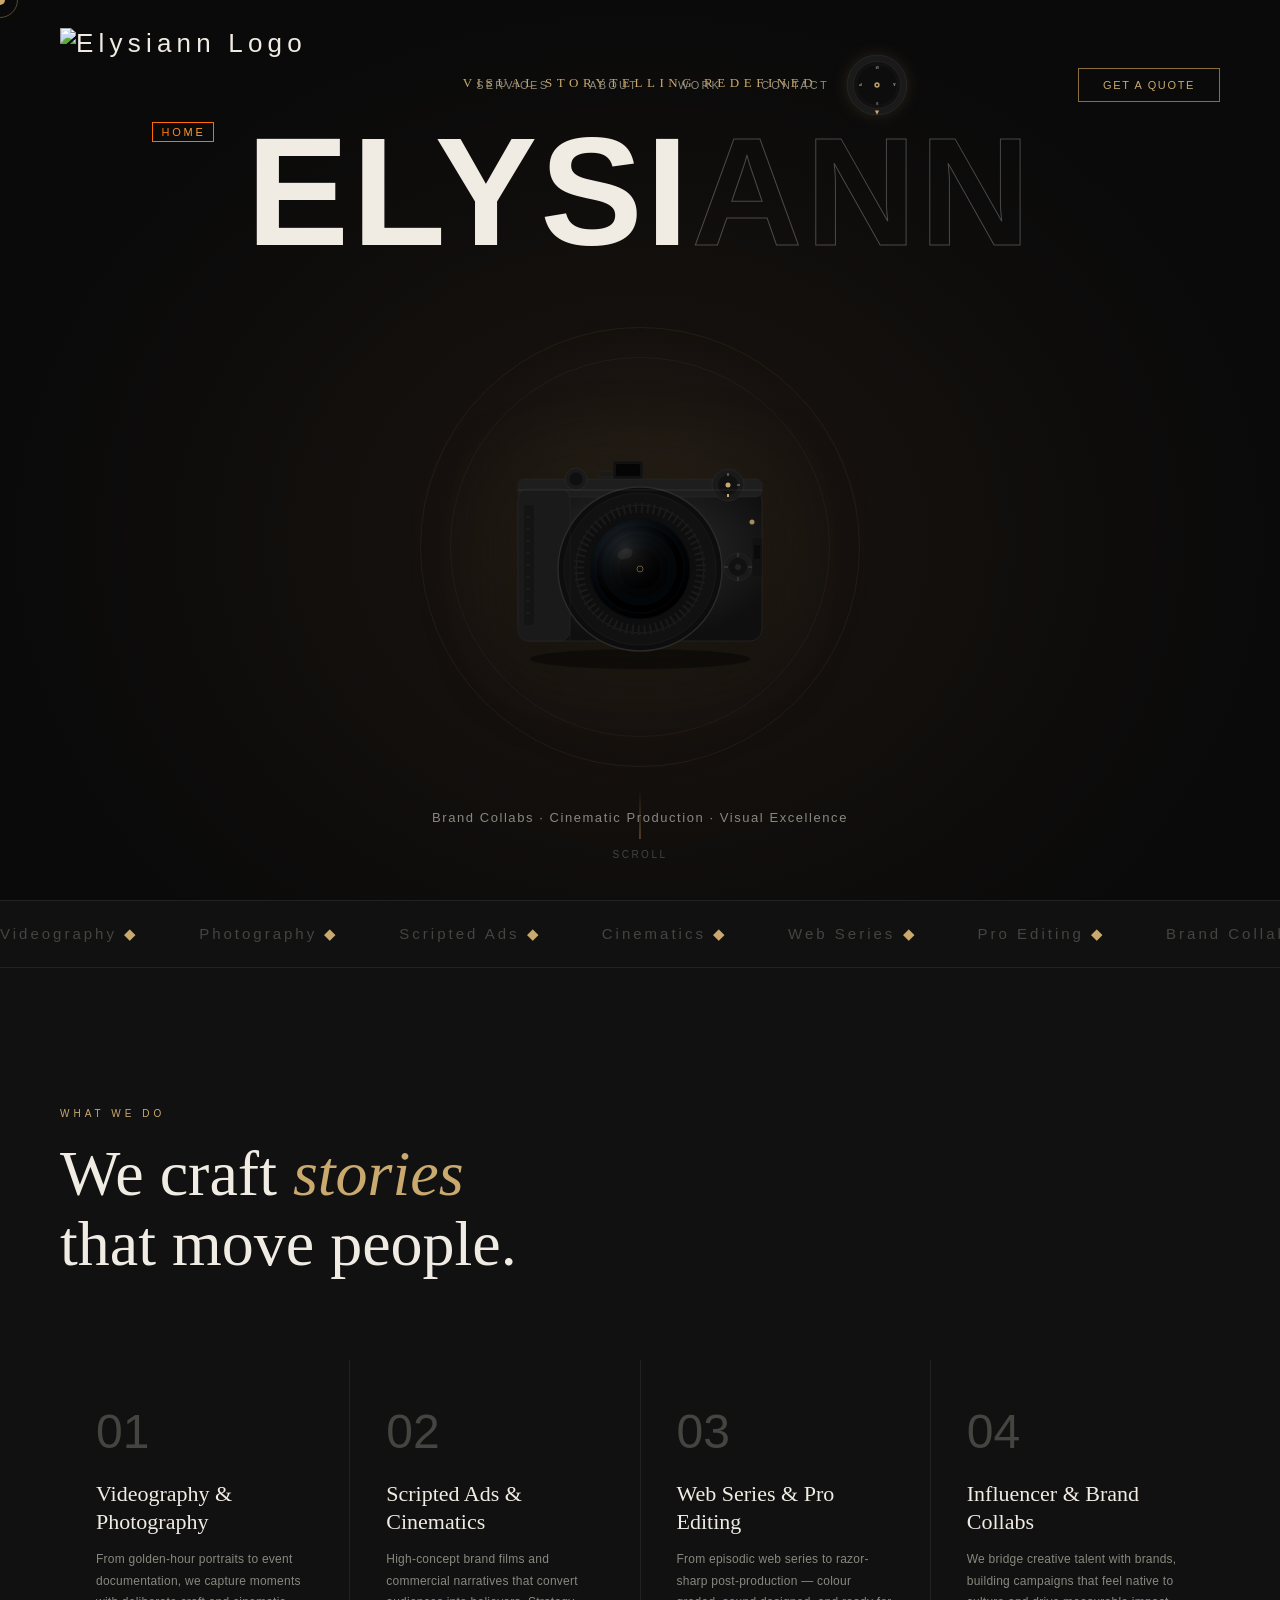
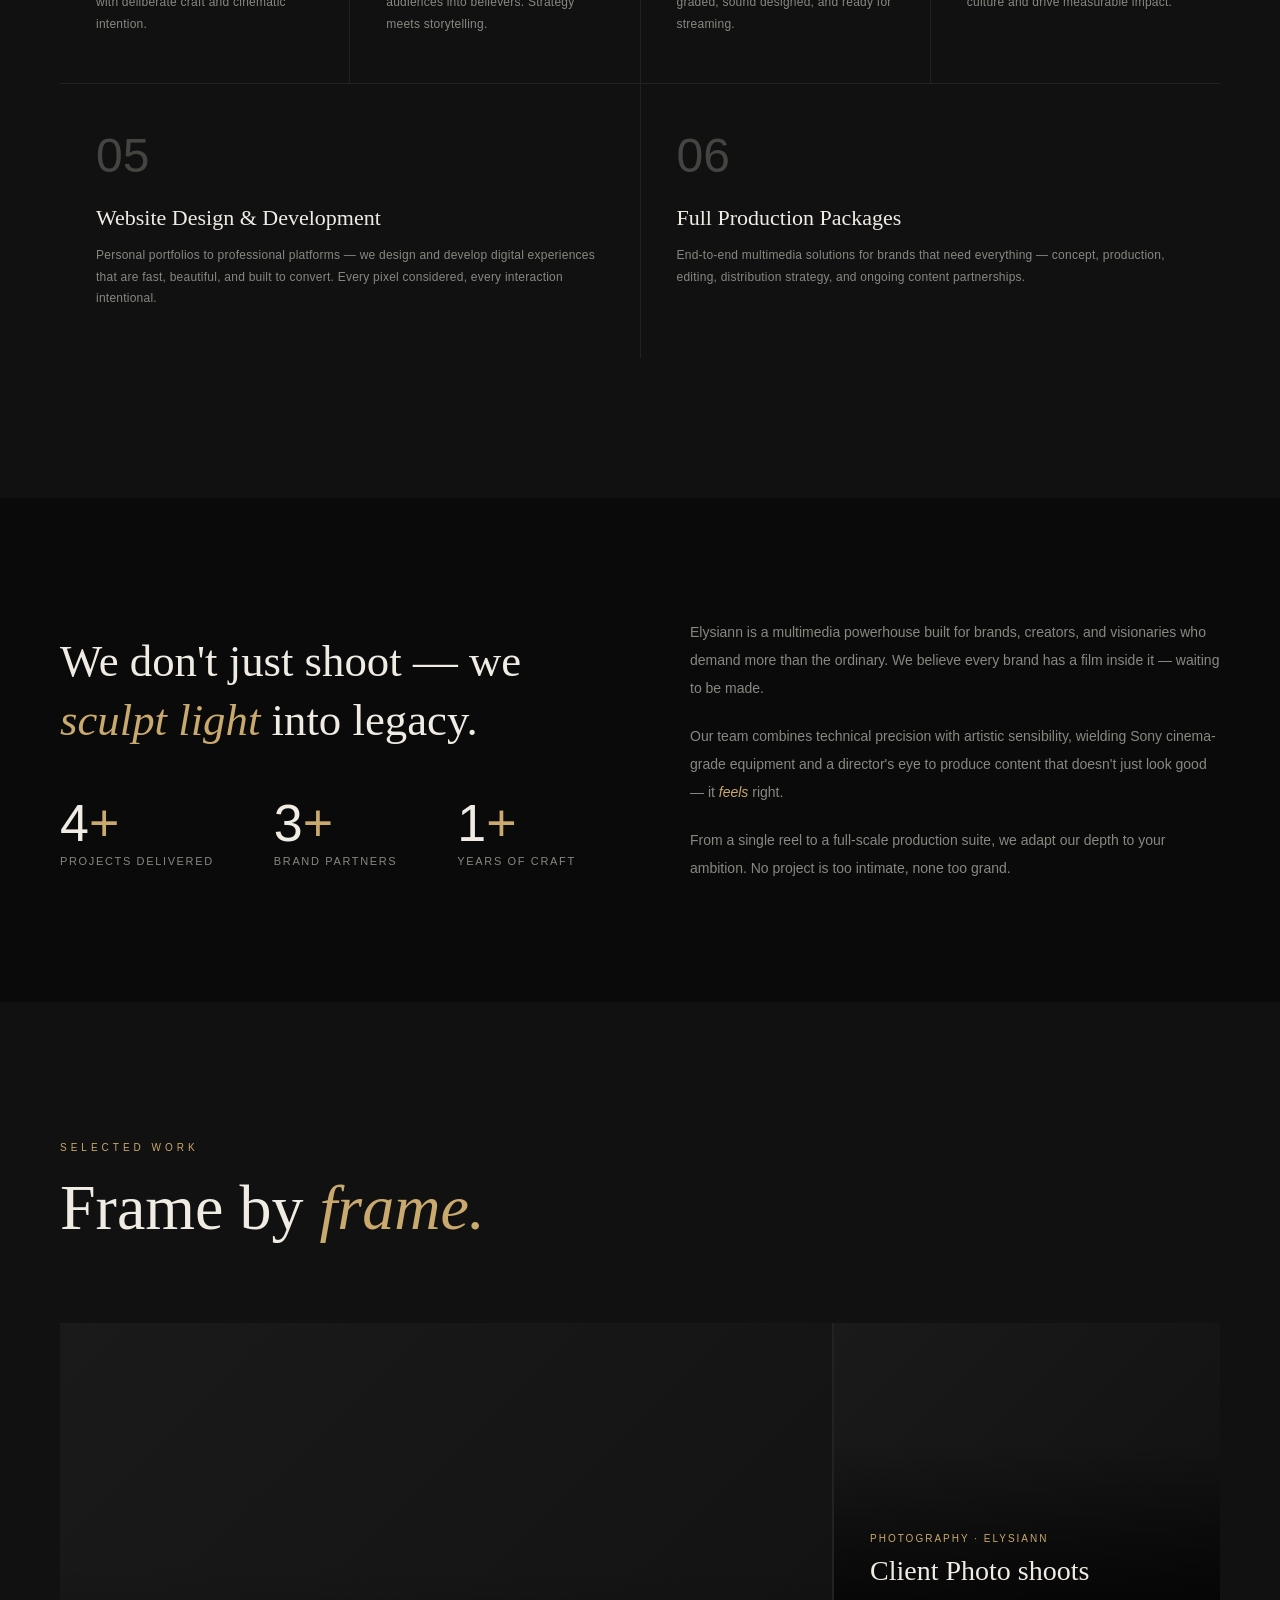
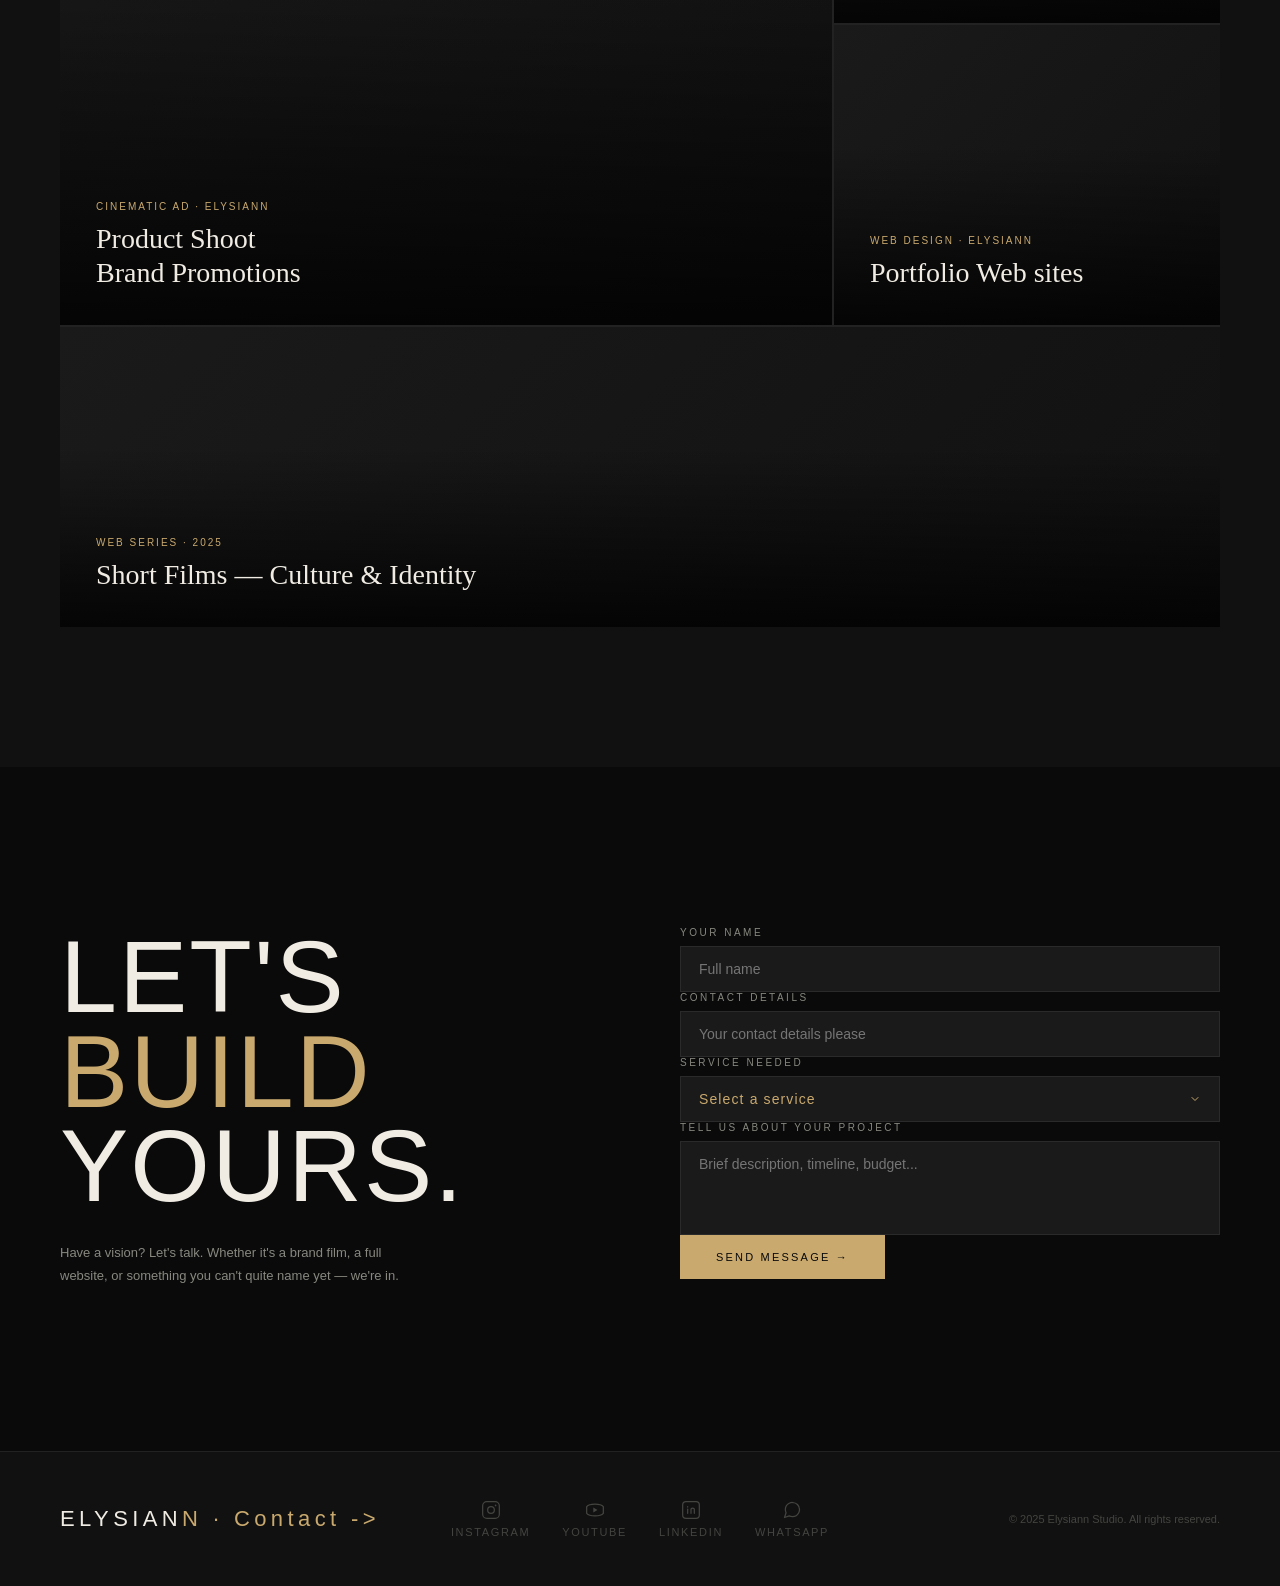
==== index.html.html @ d5b1c190 "First upload" ====
<!DOCTYPE html>
<html lang="en">
<head>
  <meta charset="UTF-8">
  <meta name="viewport" content="width=device-width, initial-scale=1.0">

  <title>Elysiann — Multimedia Studio</title>

  <!-- SEO -->
  <meta name="description" content="Elysiann — Multimedia studio specializing in brand films, photography, web series and website design.">
  <meta name="keywords" content="multimedia studio, brand film, videography, photography, web design">

  <!-- Social -->
  <meta property="og:title" content="Elysiann — Multimedia Studio">
  <meta property="og:description" content="We craft cinematic brand films, editorial photography & digital experiences.">
  <meta property="og:image" content="assets/images/og-cover.jpg">
  <meta property="og:type" content="website">

  <!-- Favicon -->
  <link rel="icon" type="image/png" href="assets/images/favicon.png">

  <!-- Fonts + CSS -->
  <link href="https://fonts.googleapis.com/css2?family=..." rel="stylesheet">
  <link rel="stylesheet" href="css/style.css">
</head>
<body>

<div class="cursor" id="cursor"></div>
<div class="cursor-ring" id="cursor-ring"></div>

<nav id="nav">
  <a href="#hero" class="nav-logo">
  <img src="assets/images/Logo.png" alt="Elysiann Logo">
  <span class="nav-home-box">HOME</span>
</a>
  <div class="nav-center">
    <ul class="nav-links">
      <li><a href="#services" class="dial-link" data-index="0">Services</a></li>
      <li><a href="#about" class="dial-link" data-index="1">About</a></li>
      <li><a href="#work" class="dial-link" data-index="2">Work</a></li>
      <li><a href="#connect" class="dial-link" data-index="3">Contact</a></li>
    </ul>

    <div class="dial-wrap">
      <svg id="dial-svg" viewBox="0 0 120 120" xmlns="http://www.w3.org/2000/svg">
        <!-- Outer gear ring -->
        <circle cx="60" cy="60" r="56" fill="#1a1a1a" stroke="#333" stroke-width="1"/>
        <!-- Gear teeth -->
        <g id="teeth"></g>
        <!-- Inner dial -->
        <circle cx="60" cy="60" r="44" fill="#111" stroke="#2a2a2a" stroke-width="1"/>
        <circle cx="60" cy="60" r="38" fill="#0d0d0d" stroke="#222" stroke-width="0.5"/>
        <!-- Labels on dial -->
        <text x="60" y="28" text-anchor="middle" fill="#888" font-size="7" font-family="Arial" font-weight="700" letter-spacing="1">S</text>
        <text x="60" y="96" text-anchor="middle" fill="#888" font-size="7" font-family="Arial" font-weight="700" letter-spacing="1">M</text>
        <text x="28" y="64" text-anchor="middle" fill="#888" font-size="7" font-family="Arial" font-weight="700" letter-spacing="1">A</text>
        <text x="92" y="64" text-anchor="middle" fill="#c9a96e" font-size="8" font-family="Arial" font-weight="700" letter-spacing="1">P</text>
        <!-- Center dot -->
        <circle cx="60" cy="60" r="5" fill="#c9a96e" opacity="0.9"/>
        <circle cx="60" cy="60" r="2" fill="#0a0a0a"/>
        <!-- Indicator notch at top -->
        <polygon points="60,4 56,12 64,12" fill="#c9a96e"/>
      </svg>
    </div>
  </div>

  <a href="#contact" class="nav-cta">Get a Quote</a>
</nav>

<section id="hero">
  <p class="hero-tagline">Visual Storytelling Redefined</p>
  <h1 class="hero-title">ELYSI<span>ANN</span></h1>

  <div class="camera-wrap" id="camera-wrap">
    <div class="camera-orbit"></div>
    <div class="camera-orbit-2"></div>
    <div class="camera-glow"></div>

    <svg id="camera-svg" viewBox="0 0 320 260" fill="none" xmlns="http://www.w3.org/2000/svg">
      <defs>
        <radialGradient id="bodyGrad" cx="50%" cy="40%" r="60%">
          <stop offset="0%" stop-color="#2e2e2e"/>
          <stop offset="100%" stop-color="#0f0f0f"/>
        </radialGradient>
        <radialGradient id="lensGrad" cx="40%" cy="35%" r="65%">
          <stop offset="0%" stop-color="#1a2a3a"/>
          <stop offset="40%" stop-color="#050d14"/>
          <stop offset="100%" stop-color="#000"/>
        </radialGradient>
        <radialGradient id="lensShine" cx="35%" cy="30%" r="55%">
          <stop offset="0%" stop-color="rgba(255,255,255,0.18)"/>
          <stop offset="100%" stop-color="transparent"/>
        </radialGradient>
        <radialGradient id="lensInner" cx="40%" cy="35%" r="50%">
          <stop offset="0%" stop-color="#0a1520"/>
          <stop offset="70%" stop-color="#020508"/>
          <stop offset="100%" stop-color="#000"/>
        </radialGradient>
      </defs>

      <!-- Shadow -->
      <ellipse cx="160" cy="242" rx="110" ry="10" fill="rgba(0,0,0,0.4)"/>

      <!-- Main body -->
      <rect x="38" y="72" width="244" height="152" rx="12" fill="url(#bodyGrad)" stroke="#333" stroke-width="0.5"/>
      <!-- Top plate -->
      <rect x="38" y="62" width="244" height="18" rx="6" fill="#1e1e1e" stroke="#2a2a2a" stroke-width="0.5"/>
      <!-- Grip -->
      <rect x="38" y="72" width="52" height="152" rx="10" fill="#1a1a1a" stroke="#2a2a2a" stroke-width="0.5"/>
      <!-- Grip texture -->
      <rect x="44" y="88" width="10" height="120" rx="3" fill="#141414"/>
      <line x1="46" y1="100" x2="50" y2="100" stroke="#222" stroke-width="1"/>
      <line x1="46" y1="112" x2="50" y2="112" stroke="#222" stroke-width="1"/>
      <line x1="46" y1="124" x2="50" y2="124" stroke="#222" stroke-width="1"/>
      <line x1="46" y1="136" x2="50" y2="136" stroke="#222" stroke-width="1"/>
      <line x1="46" y1="148" x2="50" y2="148" stroke="#222" stroke-width="1"/>
      <line x1="46" y1="160" x2="50" y2="160" stroke="#222" stroke-width="1"/>
      <line x1="46" y1="172" x2="50" y2="172" stroke="#222" stroke-width="1"/>
      <line x1="46" y1="184" x2="50" y2="184" stroke="#222" stroke-width="1"/>
      <line x1="46" y1="196" x2="50" y2="196" stroke="#222" stroke-width="1"/>

      <!-- Mode dial -->
      <circle cx="248" cy="68" r="16" fill="#1a1a1a" stroke="#333" stroke-width="0.5"/>
      <circle cx="248" cy="68" r="10" fill="#111"/>
      <line x1="248" y1="56" x2="248" y2="59" stroke="#666" stroke-width="1.5"/>
      <line x1="260" y1="68" x2="257" y2="68" stroke="#666" stroke-width="1.5"/>
      <line x1="248" y1="80" x2="248" y2="77" stroke="#c9a96e" stroke-width="2"/>
      <circle cx="248" cy="68" r="2.5" fill="#c9a96e"/>

      <!-- Shutter button -->
      <circle cx="96" cy="62" r="11" fill="#1a1a1a" stroke="#333" stroke-width="0.5"/>
      <circle cx="96" cy="62" r="7" fill="#0f0f0f" stroke="#222" stroke-width="0.5"/>

      <!-- SONY text -->
      <text x="175" y="85" fill="#999" font-size="9" font-family="Arial" font-weight="700" letter-spacing="3" text-anchor="middle">SONY</text>
      <!-- Model -->
      <text x="175" y="216" fill="#555" font-size="7" font-family="Arial" letter-spacing="2" text-anchor="middle">α6700</text>

      <!-- Lens mount -->
      <circle cx="160" cy="152" r="82" fill="#0d0d0d" stroke="#2a2a2a" stroke-width="1.5"/>
      <circle cx="160" cy="152" r="76" fill="#111" stroke="#222" stroke-width="0.5"/>
      <circle cx="160" cy="152" r="64" fill="#0e0e0e" stroke="#1e1e1e" stroke-width="1"/>
      <circle cx="160" cy="152" r="61" fill="none" stroke="#1a1a1a" stroke-width="10" stroke-dasharray="2 4"/>

      <!-- Lens glass -->
      <circle cx="160" cy="152" r="50" fill="url(#lensGrad)" stroke="#0a0a0a" stroke-width="1"/>
      <circle cx="160" cy="152" r="44" fill="url(#lensInner)" stroke="#080f18" stroke-width="0.5"/>
      <circle cx="160" cy="152" r="36" fill="#020608" stroke="#081016" stroke-width="0.5"/>
      <circle cx="160" cy="152" r="28" fill="#010304"/>
      <circle cx="160" cy="152" r="20" fill="#000"/>
      <circle cx="160" cy="152" r="50" fill="url(#lensShine)" opacity="0.7"/>

      <!-- Lens highlights -->
      <ellipse cx="145" cy="137" rx="8" ry="5" fill="rgba(255,255,255,0.06)" transform="rotate(-20,145,137)"/>
      <circle cx="160" cy="152" r="3" fill="none" stroke="rgba(201,169,110,0.6)" stroke-width="0.8"/>

      <!-- Hot shoe -->
      <rect x="118" y="54" width="40" height="6" rx="1" fill="#1a1a1a" stroke="#2a2a2a" stroke-width="0.5"/>

      <!-- Viewfinder -->
      <rect x="133" y="44" width="30" height="18" rx="3" fill="#111" stroke="#222" stroke-width="0.5"/>
      <rect x="136" y="47" width="24" height="12" rx="2" fill="#050505"/>

      <!-- Body seam -->
      <line x1="90" y1="72" x2="90" y2="224" stroke="#222" stroke-width="0.5"/>

      <!-- Ports -->
      <rect x="272" y="120" width="10" height="40" rx="2" fill="#111" stroke="#1e1e1e" stroke-width="0.5"/>
      <rect x="274" y="128" width="6" height="14" rx="1" fill="#0a0a0a"/>

      <!-- LED -->
      <circle cx="272" cy="105" r="2.5" fill="#c9a96e" opacity="0.8"/>

      <!-- Control wheel -->
      <circle cx="258" cy="150" r="14" fill="#1a1a1a" stroke="#2a2a2a" stroke-width="0.5"/>
      <circle cx="258" cy="150" r="9" fill="#111"/>
      <circle cx="258" cy="150" r="3" fill="#222"/>
      <line x1="258" y1="136" x2="258" y2="140" stroke="#444" stroke-width="1"/>
      <line x1="272" y1="150" x2="268" y2="150" stroke="#444" stroke-width="1"/>
      <line x1="258" y1="164" x2="258" y2="160" stroke="#444" stroke-width="1"/>
      <line x1="244" y1="150" x2="248" y2="150" stroke="#444" stroke-width="1"/>

      <!-- Body highlight -->
      <rect x="38" y="72" width="244" height="2" fill="rgba(255,255,255,0.04)"/>
    </svg>
  </div>

  <p class="hero-sub">Brand Collabs · Cinematic Production · Visual Excellence</p>

  <div class="scroll-hint">
    <div class="line"></div>
    <span>Scroll</span>
  </div>
</section>

<div class="marquee-section">
  <div class="marquee-track">
    <span class="marquee-item">Videography <span class="marquee-dot">◆</span></span>
    <span class="marquee-item">Photography <span class="marquee-dot">◆</span></span>
    <span class="marquee-item">Scripted Ads <span class="marquee-dot">◆</span></span>
    <span class="marquee-item">Cinematics <span class="marquee-dot">◆</span></span>
    <span class="marquee-item">Web Series <span class="marquee-dot">◆</span></span>
    <span class="marquee-item">Pro Editing <span class="marquee-dot">◆</span></span>
    <span class="marquee-item">Brand Collabs <span class="marquee-dot">◆</span></span>
    <span class="marquee-item">Web Design <span class="marquee-dot">◆</span></span>
    <span class="marquee-item">Videography <span class="marquee-dot">◆</span></span>
    <span class="marquee-item">Photography <span class="marquee-dot">◆</span></span>
    <span class="marquee-item">Scripted Ads <span class="marquee-dot">◆</span></span>
    <span class="marquee-item">Cinematics <span class="marquee-dot">◆</span></span>
    <span class="marquee-item">Web Series <span class="marquee-dot">◆</span></span>
    <span class="marquee-item">Pro Editing <span class="marquee-dot">◆</span></span>
    <span class="marquee-item">Brand Collabs <span class="marquee-dot">◆</span></span>
    <span class="marquee-item">Web Design <span class="marquee-dot">◆</span></span>
  </div>
</div>

<section id="services">
  <p class="section-label reveal">What We Do</p>
  <h2 class="section-title reveal">We craft <em>stories</em><br>that move people.</h2>
  <div class="services-grid reveal">
    <div class="service-card">
      <div class="service-num">01</div>
      <div class="service-name">Videography &amp; Photography</div>
      <div class="service-desc">From golden-hour portraits to event documentation, we capture moments with deliberate craft and cinematic intention.</div>
    </div>
    <div class="service-card">
      <div class="service-num">02</div>
      <div class="service-name">Scripted Ads &amp; Cinematics</div>
      <div class="service-desc">High-concept brand films and commercial narratives that convert audiences into believers. Strategy meets storytelling.</div>
    </div>
    <div class="service-card">
      <div class="service-num">03</div>
      <div class="service-name">Web Series &amp; Pro Editing</div>
      <div class="service-desc">From episodic web series to razor-sharp post-production — colour graded, sound designed, and ready for streaming.</div>
    </div>
    <div class="service-card">
      <div class="service-num">04</div>
      <div class="service-name">Influencer &amp; Brand Collabs</div>
      <div class="service-desc">We bridge creative talent with brands, building campaigns that feel native to culture and drive measurable impact.</div>
    </div>
    <div class="service-card" style="grid-column: span 2;">
      <div class="service-num">05</div>
      <div class="service-name">Website Design &amp; Development</div>
      <div class="service-desc">Personal portfolios to professional platforms — we design and develop digital experiences that are fast, beautiful, and built to convert. Every pixel considered, every interaction intentional.</div>
    </div>
    <div class="service-card" style="grid-column: span 2;">
      <div class="service-num">06</div>
      <div class="service-name">Full Production Packages</div>
      <div class="service-desc">End-to-end multimedia solutions for brands that need everything — concept, production, editing, distribution strategy, and ongoing content partnerships.</div>
    </div>
  </div>
</section>

<section id="about">
  <div>
    <h2 class="about-quote reveal">We don't just shoot — we <em>sculpt light</em> into legacy.</h2>
    <div class="about-stat reveal">
      <div><div class="stat-val">4<span>+</span></div><div class="stat-label">Projects Delivered</div></div>
      <div><div class="stat-val">3<span>+</span></div><div class="stat-label">Brand Partners</div></div>
      <div><div class="stat-val">1<span>+</span></div><div class="stat-label">Years of Craft</div></div>
    </div>
  </div>
  <div class="about-body reveal">
    <p>Elysiann is a multimedia powerhouse built for brands, creators, and visionaries who demand more than the ordinary. We believe every brand has a film inside it — waiting to be made.</p>
    <p>Our team combines technical precision with artistic sensibility, wielding Sony cinema-grade equipment and a director's eye to produce content that doesn't just look good — it <em style="color:var(--gold)">feels</em> right.</p>
    <p>From a single reel to a full-scale production suite, we adapt our depth to your ambition. No project is too intimate, none too grand.</p>
  </div>
</section>

<section id="work">
  <p class="section-label reveal">Selected Work</p>
  <h2 class="section-title reveal">Frame by <em>frame.</em></h2>
  <div class="work-grid reveal">
    <div class="work-card work-card-1 pattern-film">
      <div class="work-card-bg"></div>
      <div class="work-card-overlay"></div>
      <div class="work-card-inner">
        <div class="work-tag">Cinematic Ad · ELYSIANN</div>
        <div class="work-title">Product Shoot<br>Brand Promotions</div>
      </div>
    </div>
    <div class="work-card pattern-brand">
      <div class="work-card-bg"></div>
      <div class="work-card-overlay"></div>
      <div class="work-card-inner">
        <div class="work-tag">Photography · ELYSIANN</div>
        <div class="work-title">Client Photo shoots</div>
      </div>
    </div>
    <div class="work-card pattern-web">
      <div class="work-card-bg"></div>
      <div class="work-card-overlay"></div>
      <div class="work-card-inner">
        <div class="work-tag">Web Design · ELYSIANN</div>
        <div class="work-title">Portfolio Web sites</div>
      </div>
    </div>
    <div class="work-card pattern-photo" style="grid-column: span 2;">
      <div class="work-card-bg"></div>
      <div class="work-card-overlay"></div>
      <div class="work-card-inner">
        <div class="work-tag">Web Series · 2025</div>
        <div class="work-title"> Short Films — Culture &amp; Identity</div>
      </div>
    </div>
  </div>
</section>

<section id="contact">

  <!-- LEFT SIDE — title and description -->
  <div>
    <div class="contact-title reveal">LET'S<br><span>BUILD</span><br>YOURS.</div>
    <p class="contact-sub reveal">Have a vision? Let's talk. Whether it's a brand film, a full website, or something you can't quite name yet — we're in.</p>
  </div>

  <!-- RIGHT SIDE — the form -->
  <div class="contact-form reveal">
    <form action="https://formspree.io/f/xeepgvqa" method="POST" id="contact-form">

      <div class="form-field">
        <label>Your Name</label>
        <input type="text" name="name" placeholder="Full name" required>
      </div>

      <div class="form-field">
        <label>CONTACT DETAILS</label>
        <input type="text" name="Contact" placeholder="Your contact details please" required>
      </div>

      <div class="form-field">
        <label>Service Needed</label>
        <select name="service" required>
          <option value="" disabled selected>Select a service</option>
          <option>Videography / Photography 🎥</option>
          <option>Scripted Ad / Brand Film</option>
          <option>Web Series / Audio Dubbing </option>
          <option>Pro Editing</option>
          <option>Influencer / Brand Collab</option>
          <option>Website Design</option>
          <option>Full Production Package</option>
        </select>
      </div>

      <div class="form-field">
        <label>Tell us about your project</label>
        <textarea name="message" rows="4" placeholder="Brief description, timeline, budget..." required></textarea>
      </div>

      <button type="submit" class="submit-btn">Send Message →</button>
      <p id="form-status" style="color: #c9a96e; margin-top: 12px; font-size: 13px;"></p>

    </form>
  </div>

</section>
<footer id="connect">
  <div class="footer-logo">ELYSIAN<span>N · Contact -></span></div>
  
  <div class="footer-links">
    <a href="https://www.instagram.com/elysiann_multimedia?igsh=Z2NnZWJiZXliYjQy&utm_source=qr" target="_blank">
      <svg xmlns="http://www.w3.org/2000/svg" width="20" height="20" viewBox="0 0 24 24" fill="none" stroke="currentColor" stroke-width="1.5" stroke-linecap="round" stroke-linejoin="round"><rect x="2" y="2" width="20" height="20" rx="5"/><circle cx="12" cy="12" r="4"/><circle cx="17.5" cy="6.5" r="1" fill="currentColor" stroke="none"/></svg>
      Instagram
    </a>
    <a href="#" target="_blank">
      <svg xmlns="http://www.w3.org/2000/svg" wsidth="20" height="20" viewBox="0 0 24 24" fill="none" stroke="currentColor" stroke-width="1.5" stroke-linecap="round" stroke-linejoin="round"><path d="M22 8s-2.5-3-10-3S2 8 2 8v8s2.5 3 10 3 10-3 10-3V8z"/><polygon points="10 15 15 12 10 9 10 15" fill="currentColor" stroke="none"/></svg>
      YouTube
    </a>
    <a href="https://www.linkedin.com/in/praneeth-kumar20/" target="_blank">
      <svg xmlns="http://www.w3.org/2000/svg" width="20" height="20" viewBox="0 0 24 24" fill="none" stroke="currentColor" stroke-width="1.5" stroke-linecap="round" stroke-linejoin="round"><rect x="2" y="2" width="20" height="20" rx="4"/><line x1="8" y1="11" x2="8" y2="16"/><line x1="8" y1="8" x2="8" y2="8.5"/><path d="M12 16v-5m0 0c0-1.5 4-1.5 4 0v5"/></svg>
      LinkedIn
    </a>
     <a href="https://wa.me/919491176745" target="_blank">
    <svg xmlns="http://www.w3.org/2000/svg" width="20" height="20" viewBox="0 0 24 24" fill="none" stroke="currentColor" stroke-width="1.5" stroke-linecap="round" stroke-linejoin="round"><path d="M21 11.5a8.38 8.38 0 0 1-.9 3.8 8.5 8.5 0 0 1-7.6 4.7 8.38 8.38 0 0 1-3.8-.9L3 21l1.9-5.7a8.38 8.38 0 0 1-.9-3.8 8.5 8.5 0 0 1 4.7-7.6 8.38 8.38 0 0 1 3.8-.9h.5a8.48 8.48 0 0 1 8 8v.5z"/></svg>
    WhatsApp
  </a>
  </div>

  <div class="footer-copy">© 2025 Elysiann Studio. All rights reserved.</div>
</footer>
<script src="js/main.js"></script>
</body>
</html>
---- css/style.css ----
*, *::before, *::after { margin: 0; padding: 0; box-sizing: border-box; }
  :root {
    --black: #0a0a0a;
    --charcoal-deep: #111111;
    --charcoal: #1a1a1a;
    --charcoal-light: #2e2e2e;
    --border: rgba(255,255,255,0.07);
    --text-primary: #f0ece4;
    --text-secondary: #888880;
    --text-muted: #444440;
    --gold: #c9a96e;
    --gold-dim: #8a6e40;
    --white: #f0ece4;
  }
  html { scroll-behavior: smooth; }
  body {
    background: var(--black);
    color: var(--text-primary);
    font-family: 'DM Sans', sans-serif;
    font-weight: 300;
    overflow-x: hidden;
    cursor: none;
  }
  .cursor {
    position: fixed; width: 10px; height: 10px;
    background: var(--gold); border-radius: 50%;
    pointer-events: none; z-index: 9999;
    transform: translate(-50%,-50%);
    transition: width 0.2s, height 0.2s;
  }
  .cursor-ring {
    position: fixed; width: 36px; height: 36px;
    border: 1px solid rgba(201,169,110,0.4); border-radius: 50%;
    pointer-events: none; z-index: 9998;
    transform: translate(-50%,-50%);
    transition: width 0.25s, height 0.25s;
  }
  nav {
    position: fixed; top: 0; left: 0; right: 0; z-index: 100;
    display: flex; align-items: center; justify-content: space-between;
    padding: 28px 60px;
    border-bottom: 1px solid transparent;
    transition: border-color 0.4s, background 0.4s;
  }
  nav.scrolled { background: rgba(10,10,10,0.92); backdrop-filter: blur(12px); border-color: var(--border); }
  .nav-logo { font-family: 'Bebas Neue', sans-serif; font-size: 26px; letter-spacing: 0.2em; color: var(--white); display: flex; align-items: center; gap: 10px; }
  .nav-logo img { height: 80px; width: auto; }
  .nav-links { display: flex; flex-direction: row; gap: 40px; list-style: none; align-items: center; }
  .nav-links a { font-size: 11px; letter-spacing: 0.2em; text-transform: uppercase; color: var(--text-secondary); text-decoration: none; transition: color 0.2s; }
  .nav-links a:hover { color: var(--white); }
  .nav-cta { font-size: 11px; letter-spacing: 0.15em; text-transform: uppercase; padding: 10px 24px; border: 1px solid var(--gold-dim); color: var(--gold); background: none; cursor: none; transition: background 0.25s, color 0.25s; }
  .nav-cta:hover { background: var(--gold); color: var(--black); }
  /* NAV DIAL */
.nav-center {
  display: flex;
  align-items: center;
  gap: 16px;
}

.dial-wrap {
  width: 64px;
  height: 64px;
  flex-shrink: 0;
  transition: transform 0.5s cubic-bezier(0.34, 1.56, 0.64, 1);
}

#dial-svg {
  width: 100%;
  height: 100%;
  filter: drop-shadow(0 0 8px rgba(201,169,110,0.15));
}
.nav-links a {
  font-size: 11px;
  letter-spacing: 0.2em;
  text-transform: uppercase;
  color: var(--text-secondary);
  text-decoration: none;
  transition: color 0.2s, letter-spacing 0.2s;
  padding: 3px 0;
  display: block;
}

.nav-links a:hover,
.nav-links a.active {
  color: var(--gold);
  letter-spacing: 0.3em;
}

/* Active indicator line */
.nav-links li {
  position: relative;
}

.nav-links a.active::after {
  content: '';
  position: absolute;
  right: -10px;
  top: 50%;
  transform: translateY(-50%);
  width: 4px;
  height: 4px;
  background: var(--gold);
  border-radius: 50%;
}

  /* HERO */
  #hero {
    min-height: 100vh; display: flex; flex-direction: column; align-items: center; justify-content: center;
    position: relative; overflow: hidden;
    background: radial-gradient(ellipse at 50% 60%, #1a1410 0%, #0a0a0a 70%);
  }
  .hero-tagline { font-family: 'Cormorant Garamond', serif; font-size: 13px; letter-spacing: 0.35em; text-transform: uppercase; color: var(--gold); margin-bottom: 32px; opacity: 0; animation: fadeUp 1s 0.3s forwards; }
  .hero-title { font-family: 'Bebas Neue', sans-serif; font-size: clamp(72px, 12vw, 180px); line-height: 0.9; letter-spacing: 0.02em; text-align: center; color: var(--white); opacity: 0; animation: fadeUp 1s 0.5s forwards; }
  .hero-title span { color: transparent; -webkit-text-stroke: 1px rgba(255,255,255,0.25); }

  .camera-wrap { position: relative; width: 480px; height: 480px; margin: 40px auto 20px; display: flex; align-items: center; justify-content: center; opacity: 0; animation: fadeIn 1.2s 1s forwards; }
  .camera-glow { position: absolute; inset: 0; background: radial-gradient(ellipse at 50% 50%, rgba(201,169,110,0.08) 0%, transparent 70%); border-radius: 50%; }
  .camera-orbit { position: absolute; width: 440px; height: 440px; border: 1px solid rgba(201,169,110,0.08); border-radius: 50%; animation: orbitSpin 20s linear infinite; }
  .camera-orbit-2 { width: 380px; height: 380px; border: 1px solid rgba(255,255,255,0.04); border-radius: 50%; position: absolute; animation: orbitSpin 14s linear infinite reverse; }
  #camera-svg { width: 320px; height: 320px; will-change: transform; filter: drop-shadow(0 0 40px rgba(201,169,110,0.12)) drop-shadow(0 8px 32px rgba(0,0,0,0.8)); }

  .hero-sub { font-size: 13px; letter-spacing: 0.12em; color: var(--text-secondary); text-align: center; margin-top: 8px; opacity: 0; animation: fadeUp 1s 1.4s forwards; }
  .scroll-hint { position: absolute; bottom: 40px; left: 50%; transform: translateX(-50%); display: flex; flex-direction: column; align-items: center; gap: 10px; font-size: 10px; letter-spacing: 0.25em; text-transform: uppercase; color: var(--text-muted); opacity: 0; animation: fadeIn 1s 2s forwards; }
  .scroll-hint .line { width: 1px; height: 50px; background: linear-gradient(to bottom, transparent, var(--gold-dim)); animation: lineAnim 2s 2s infinite; }

  /* SERVICES */
  #services { padding: 140px 60px; background: var(--charcoal-deep); }
  .section-label { font-size: 10px; letter-spacing: 0.4em; text-transform: uppercase; color: var(--gold); margin-bottom: 20px; }
  .section-title { font-family: 'Cormorant Garamond', serif; font-size: clamp(36px, 5vw, 72px); font-weight: 300; line-height: 1.1; color: var(--white); margin-bottom: 80px; max-width: 600px; }
  .section-title em { font-style: italic; color: var(--gold); }
  .services-grid { display: grid; grid-template-columns: repeat(4, 1fr); gap: 1px; background: var(--border); }
  .service-card { background: var(--charcoal-deep); padding: 48px 36px; position: relative; overflow: hidden; transition: background 0.3s; }
  .service-card::before { content: ''; position: absolute; top: 0; left: 0; right: 0; height: 1px; background: linear-gradient(to right, transparent, var(--gold-dim), transparent); transform: scaleX(0); transition: transform 0.4s; }
  .service-card:hover { background: var(--charcoal); }
  .service-card:hover::before { transform: scaleX(1); }
  .service-num { font-family: 'Bebas Neue', sans-serif; font-size: 48px; color: var(--text-muted); line-height: 1; margin-bottom: 24px; transition: color 0.3s; }
  .service-card:hover .service-num { color: var(--gold-dim); }
  .service-name { font-family: 'Cormorant Garamond', serif; font-size: 22px; font-weight: 400; color: var(--white); margin-bottom: 12px; line-height: 1.3; }
  .service-desc { font-size: 12px; line-height: 1.8; color: var(--text-secondary); letter-spacing: 0.02em; }

  /* ABOUT */
  #about { padding: 120px 60px; display: grid; grid-template-columns: 1fr 1fr; gap: 100px; align-items: center; background: var(--black); }
  .about-quote { font-family: 'Cormorant Garamond', serif; font-size: clamp(28px, 3.5vw, 52px); font-weight: 300; line-height: 1.3; color: var(--white); }
  .about-quote em { font-style: italic; color: var(--gold); }
  .about-body { font-size: 14px; line-height: 2; color: var(--text-secondary); }
  .about-body p + p { margin-top: 20px; }
  .about-stat { display: flex; gap: 60px; margin-top: 48px; }
  .stat-val { font-family: 'Bebas Neue', sans-serif; font-size: 52px; color: var(--white); line-height: 1; }
  .stat-val span { color: var(--gold); }
  .stat-label { font-size: 11px; letter-spacing: 0.15em; text-transform: uppercase; color: var(--text-secondary); margin-top: 6px; }

  /* MARQUEE */
  .marquee-section { border-top: 1px solid var(--border); border-bottom: 1px solid var(--border); padding: 24px 0; overflow: hidden; background: var(--charcoal-deep); }
  .marquee-track { display: flex; gap: 60px; animation: marquee 22s linear infinite; white-space: nowrap; }
  .marquee-item { font-family: 'Bebas Neue', sans-serif; font-size: 15px; letter-spacing: 0.2em; color: var(--text-muted); flex-shrink: 0; }
  .marquee-dot { color: var(--gold); }

  /* WORK */
  #work { padding: 140px 60px; background: var(--charcoal-deep); }
  .work-grid { display: grid; grid-template-columns: 2fr 1fr; gap: 2px; background: var(--border); margin-top: 60px; }
  .work-card { background: var(--charcoal); position: relative; overflow: hidden; display: flex; flex-direction: column; justify-content: flex-end; padding: 36px; min-height: 300px; cursor: none; }
  .work-card-1 { grid-row: span 2; min-height: 600px; }
  .work-card-bg { position: absolute; inset: 0; background: linear-gradient(135deg, #1a1a1a 0%, #111 100%); transition: transform 0.6s ease; }
  .work-card:hover .work-card-bg { transform: scale(1.04); }
  .work-card-overlay { position: absolute; inset: 0; background: linear-gradient(to top, rgba(0,0,0,0.8) 0%, transparent 60%); }
  .work-card-inner { position: relative; z-index: 2; }
  .work-tag { font-size: 10px; letter-spacing: 0.2em; text-transform: uppercase; color: var(--gold); margin-bottom: 10px; }
  .work-title { font-family: 'Cormorant Garamond', serif; font-size: 28px; font-weight: 400; color: var(--white); line-height: 1.2; }
  .pattern-film { background: repeating-linear-gradient(0deg, transparent, transparent 20px, rgba(255,255,255,0.015) 20px, rgba(255,255,255,0.015) 21px), linear-gradient(135deg, #1c1812 0%, #111 100%); }
  .pattern-brand { background: linear-gradient(160deg, #1a1414 0%, #0e0e0e 100%); }
  .pattern-web { background: radial-gradient(circle at 30% 70%, rgba(201,169,110,0.06) 0%, transparent 50%), linear-gradient(135deg, #111 0%, #1a1a1a 100%); }
  .pattern-photo { background: linear-gradient(135deg, #0e1214 0%, #121a1c 100%); }

  /* CONTACT */
  #contact { padding: 160px 60px; background: var(--black); display: grid; grid-template-columns: 1fr 1fr; gap: 80px; align-items: center; }
  .contact-title { font-family: 'Bebas Neue', sans-serif; font-size: clamp(52px, 8vw, 110px); line-height: 0.92; color: var(--white); letter-spacing: 0.02em; }
  .contact-title span { color: var(--gold); }
  .contact-sub { font-size: 13px; line-height: 1.8; color: var(--text-secondary); margin-top: 28px; max-width: 360px; }
  .contact-form { display: flex; flex-direction: column; gap: 20px; }
  .form-field { display: flex; flex-direction: column; gap: 8px; }
  .form-field label { font-size: 10px; letter-spacing: 0.25em; text-transform: uppercase; color: var(--text-secondary); }
  .form-field input, .form-field textarea, .form-field select { background: var(--charcoal); border: 1px solid var(--border); color: var(--white); font-family: 'DM Sans', sans-serif; font-size: 14px; font-weight: 300; padding: 14px 18px; outline: none; transition: border-color 0.25s; resize: none; }
  .form-field select { appearance: none; -webkit-appearance: none; background-image: url("data:image/svg+xml,%3Csvg xmlns='http://www.w3.org/2000/svg' width='12' height='12' viewBox='0 0 24 24' fill='none' stroke='%23c9a96e' stroke-width='2' stroke-linecap='round' stroke-linejoin='round'%3E%3Cpolyline points='6 9 12 15 18 9'%3E%3C/polyline%3E%3C/svg%3E"); background-repeat: no-repeat; background-position: right 18px center; padding-right: 44px; cursor: none; color: var(--gold); letter-spacing: 0.08em; }
  .form-field select option { color: var(--white); letter-spacing: 0.05em; }
  .form-field input:focus, .form-field textarea:focus { border-color: var(--gold-dim); }
  .form-field select option { background: var(--charcoal); }
  .submit-btn { padding: 16px 36px; background: var(--gold); color: var(--black); border: none; font-family: 'DM Sans', sans-serif; font-size: 11px; font-weight: 500; letter-spacing: 0.2em; text-transform: uppercase; cursor: none; transition: background 0.25s, transform 0.2s; align-self: flex-start; }
  .submit-btn:hover { background: #e0bc7c; transform: translateY(-1px); }
   footer { padding: 48px 60px; border-top: 1px solid var(--border); background: var(--charcoal-deep); display: grid; grid-template-columns: 1fr 1fr 1fr; align-items: center; }
  .footer-links { display: flex; flex-direction: row; gap: 32px; justify-content: center; align-items: center; }
  .footer-links a { display: flex; flex-direction: column; align-items: center; gap: 6px; font-size: 11px; letter-spacing: 0.15em; text-transform: uppercase; color: var(--text-muted); text-decoration: none; transition: color 0.2s; }
  .footer-links a:hover { color: var(--gold); }
  .footer-copy { text-align: right; }
  .footer-logo { font-family: 'Bebas Neue', sans-serif; font-size: 22px; letter-spacing: 0.2em; color: var(--white); }
  .footer-logo span { color: var(--gold); }
  .footer-links { display: flex; gap: 32px; }
  .footer-links a { font-size: 11px; letter-spacing: 0.15em; text-transform: uppercase; color: var(--text-muted); text-decoration: none; transition: color 0.2s; }
  .footer-links a:hover { color: var(--text-secondary); }
  .footer-copy { font-size: 11px; color: var(--text-muted); }

  @keyframes fadeUp { from { opacity: 0; transform: translateY(28px); } to { opacity: 1; transform: translateY(0); } }
  @keyframes fadeIn { from { opacity: 0; } to { opacity: 1; } }
  @keyframes lineAnim { 0%,100% { opacity: 0; transform: scaleY(0); transform-origin: top; } 50% { opacity: 1; transform: scaleY(1); } }
  @keyframes marquee { from { transform: translateX(0); } to { transform: translateX(-50%); } }
  @keyframes orbitSpin { from { transform: rotate(0deg); } to { transform: rotate(360deg); } }
  .reveal { opacity: 0; transform: translateY(30px); transition: opacity 0.8s ease, transform 0.8s ease; }
  .reveal.visible { opacity: 1; transform: translateY(0); }
  .footer-links a { display: flex; flex-direction: column; align-items: center; gap: 6px; }
  .nav-logo { text-decoration: none; flex-direction: column; align-items: center; }

  .nav-home-box { font-family: 'Bebas Neue', sans-serif; font-size: 11px; letter-spacing: 0.25em; background: linear-gradient(to right, #ff6b00, #ffb347); -webkit-background-clip: text; -webkit-text-fill-color: transparent; background-clip: text; border: 1px solid #ff6b00; padding: 3px 8px; margin-top: 4px; }
  a.nav-cta { text-decoration: none; }
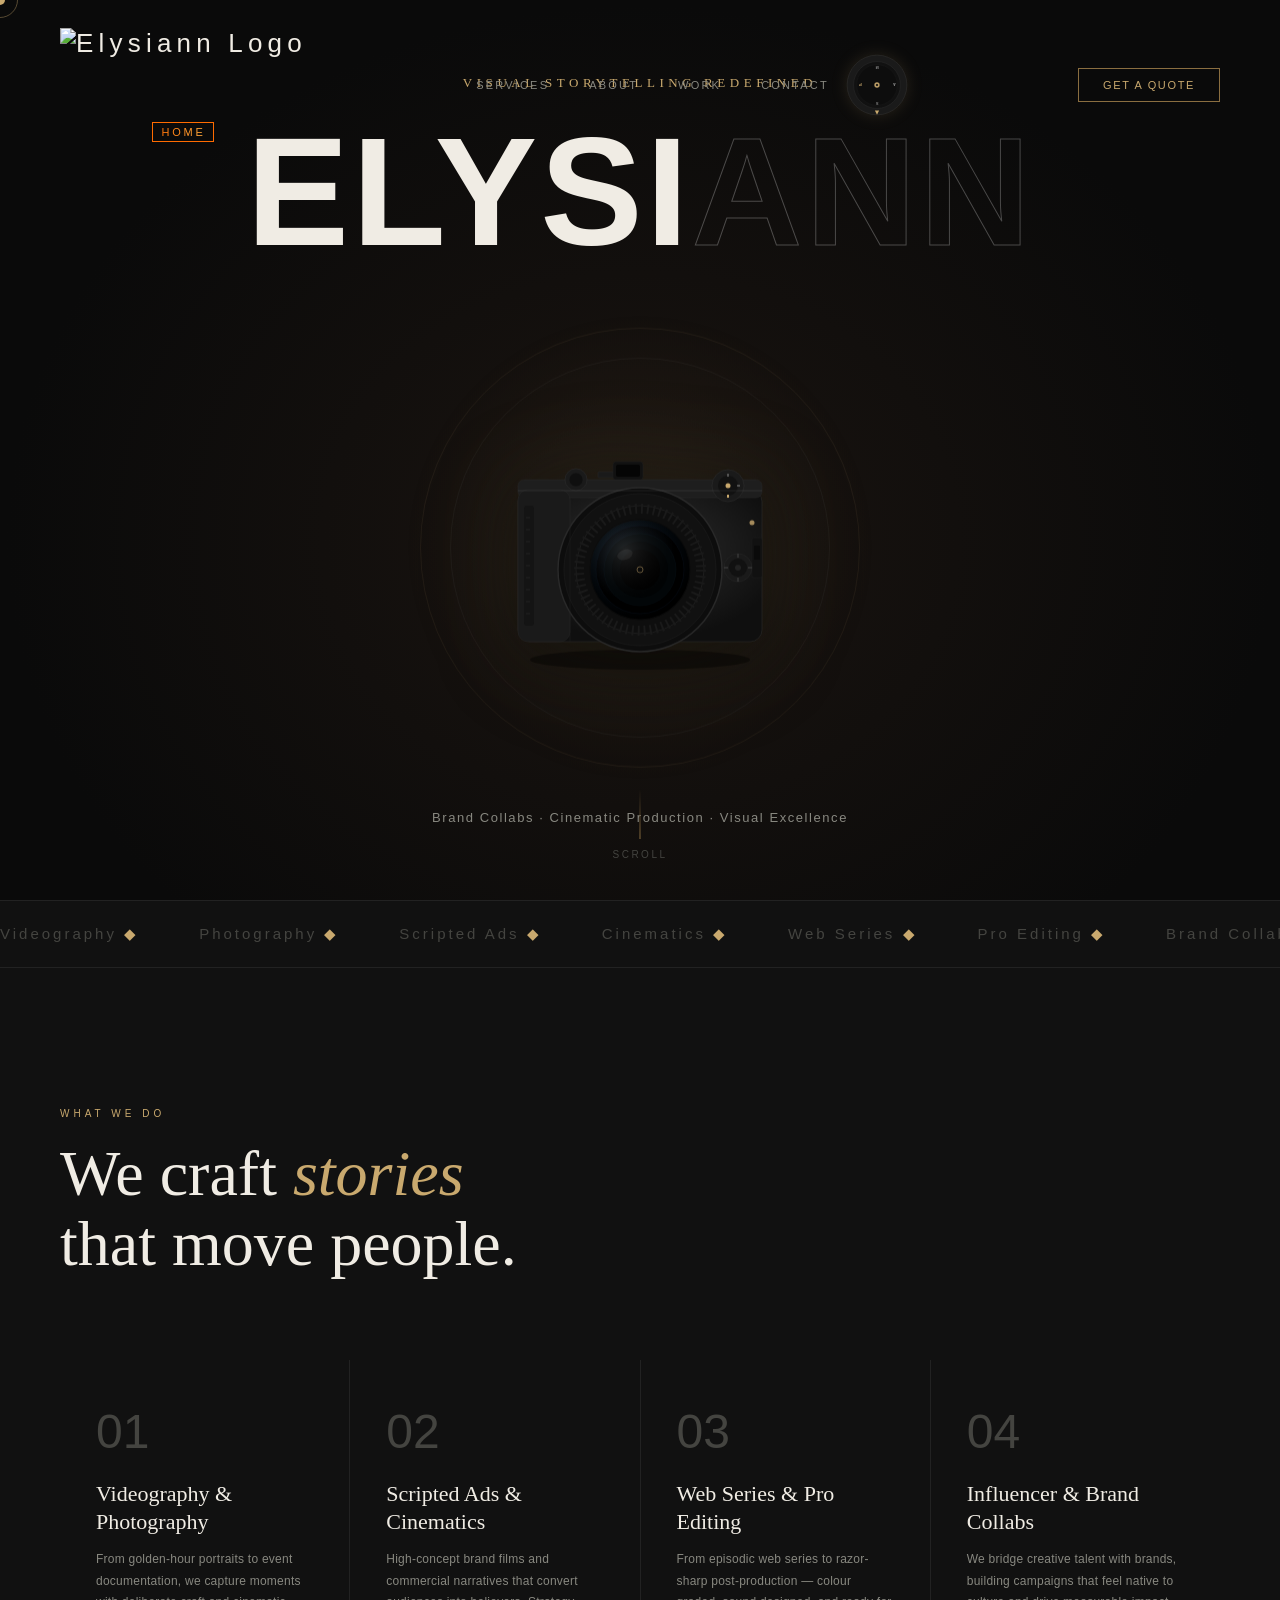
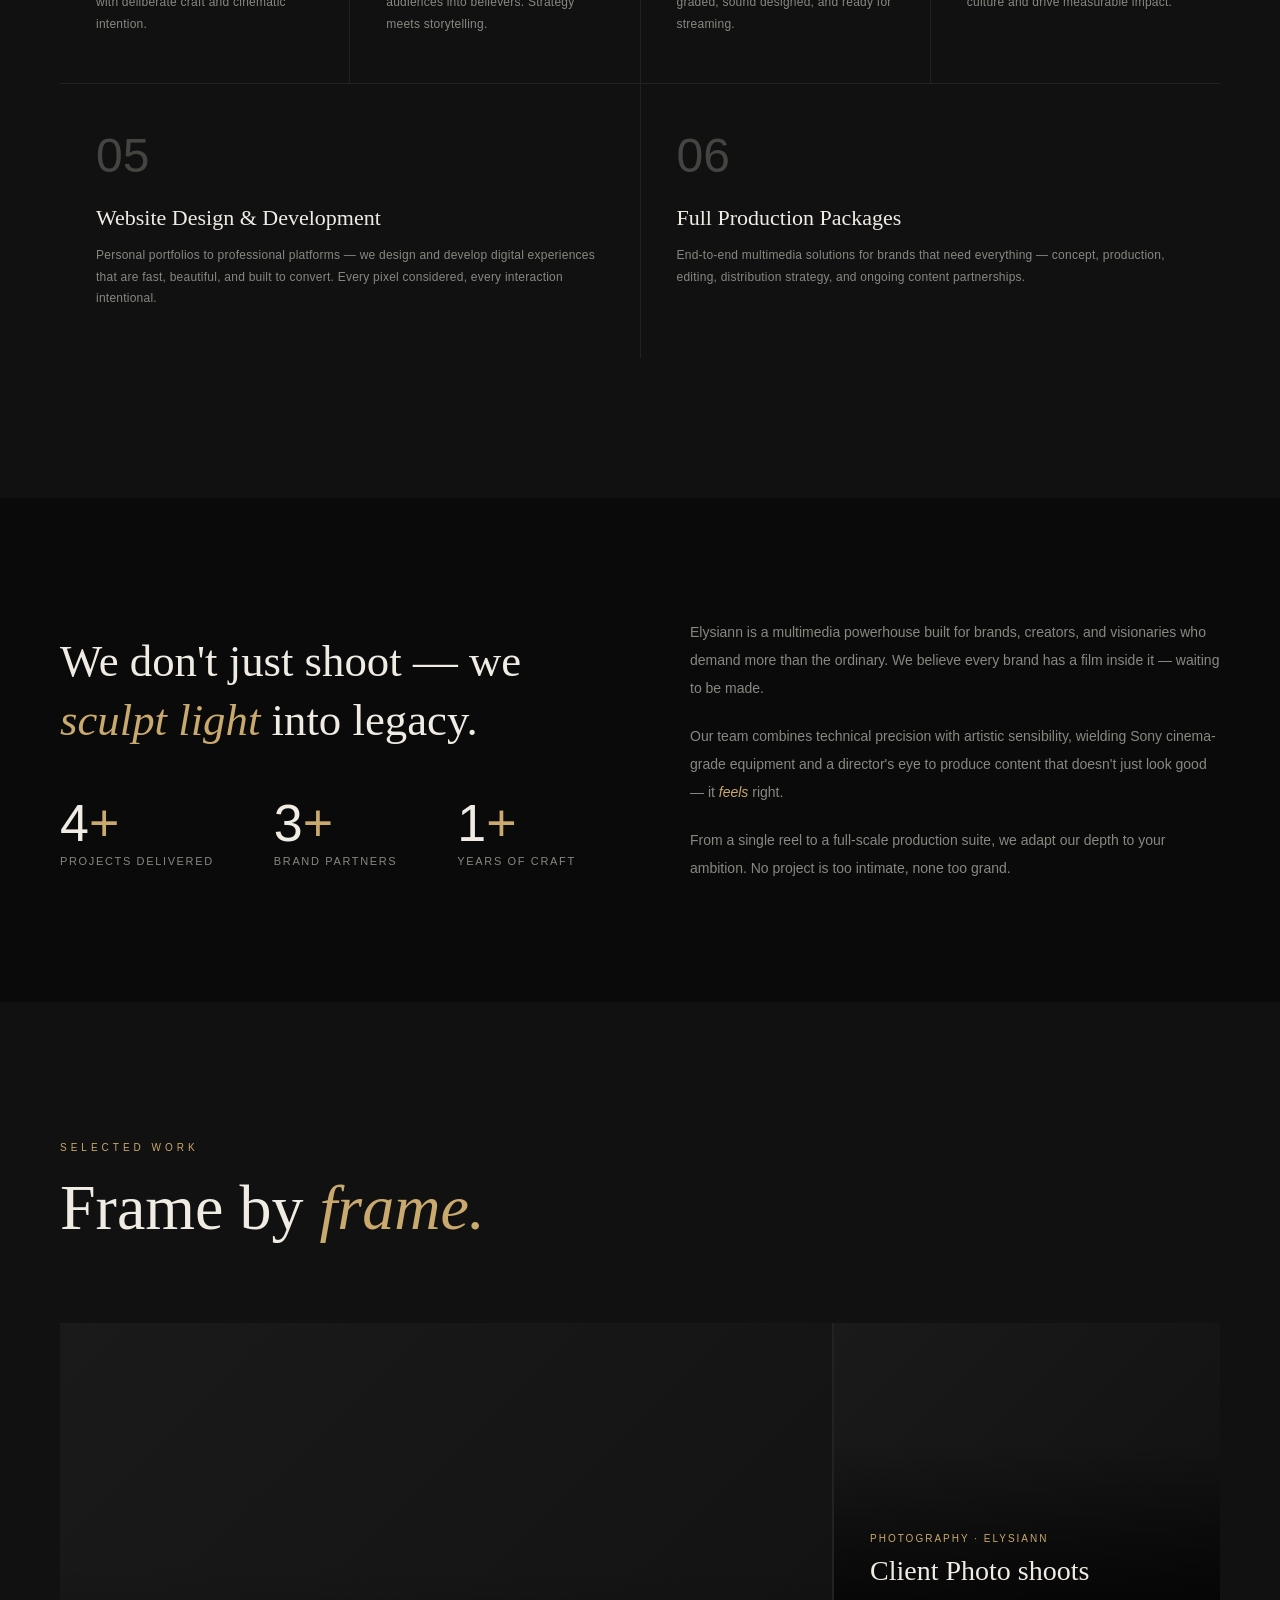
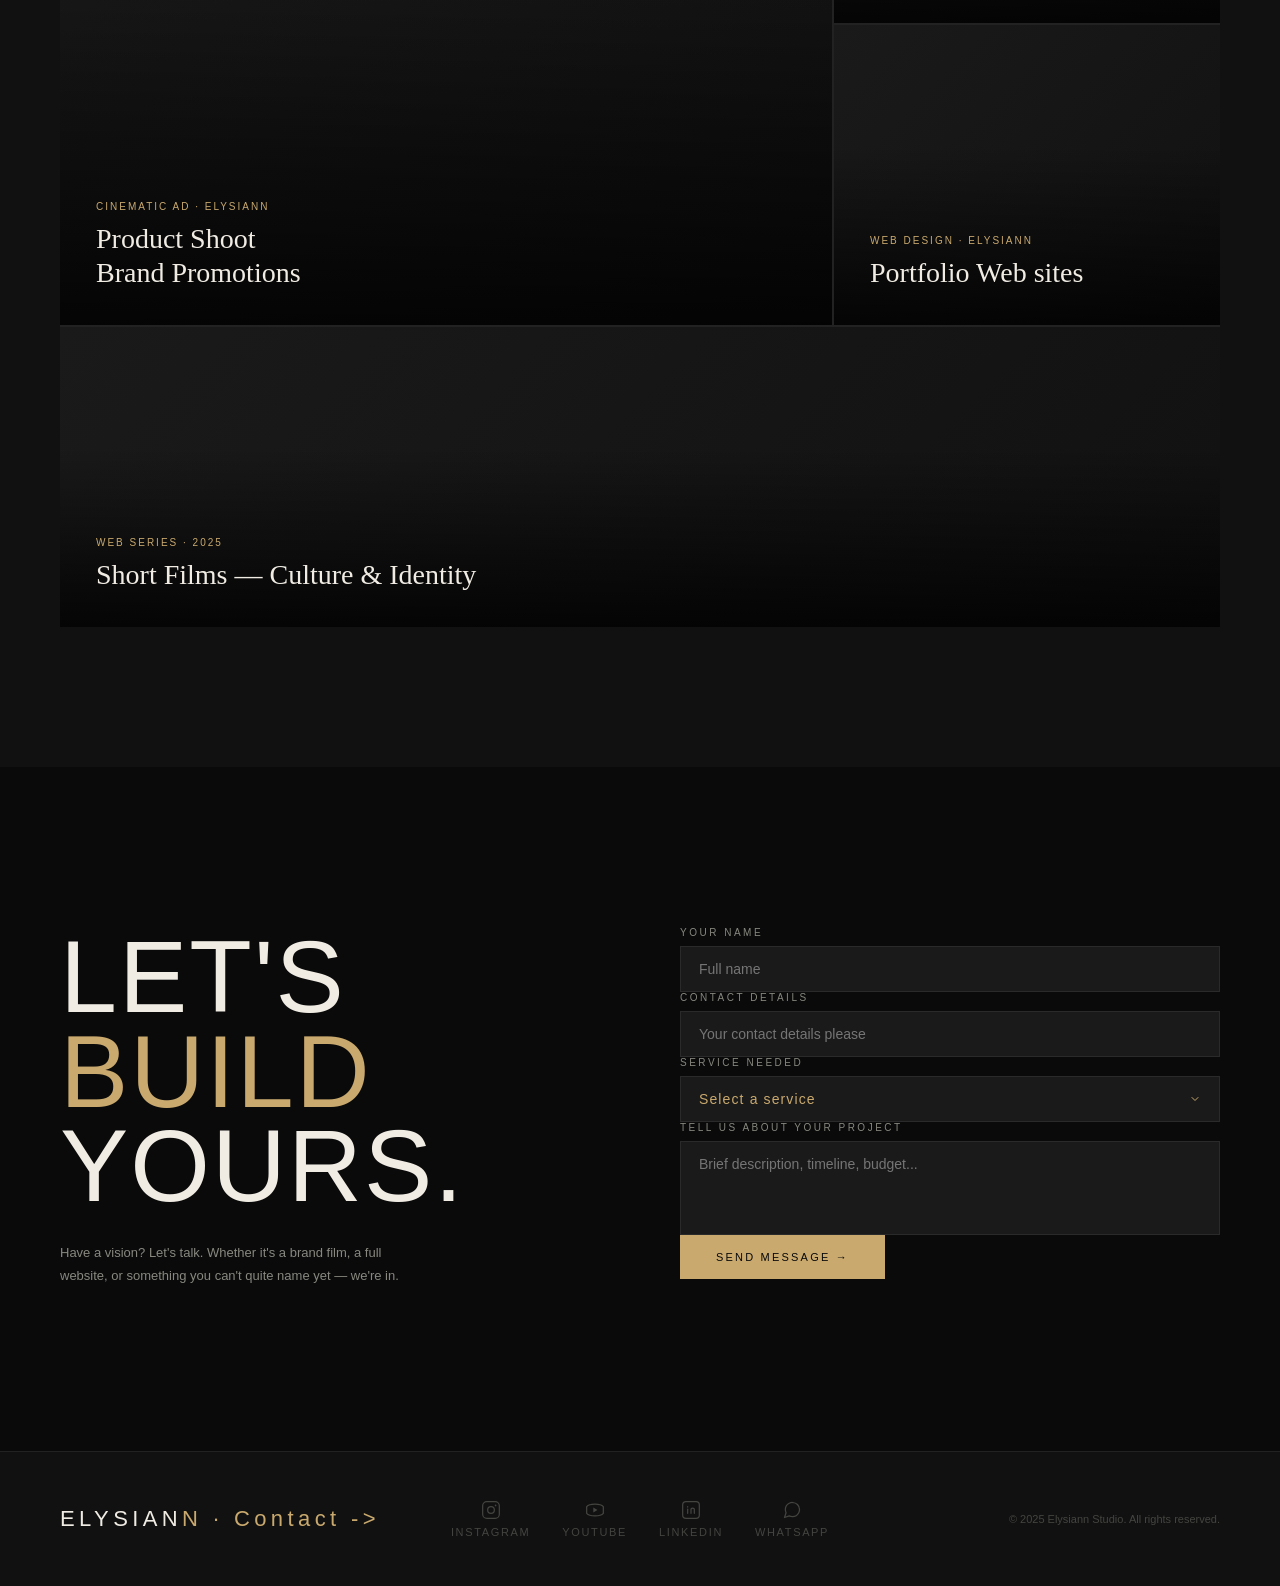
==== commit edb25351: "Mobile fix" ====
--- a/index.html.html
+++ b/index.html.html
@@ -30,7 +30,7 @@
 
 <nav id="nav">
   <a href="#hero" class="nav-logo">
-  <img src="assets/images/Logo.png" alt="Elysiann Logo">
+  <img src="assets/images/logo.png" alt="Elysiann Logo">
   <span class="nav-home-box">HOME</span>
 </a>
   <div class="nav-center">
--- a/css/style.css
+++ b/css/style.css
@@ -210,4 +210,32 @@
 
   .nav-home-box { font-family: 'Bebas Neue', sans-serif; font-size: 11px; letter-spacing: 0.25em; background: linear-gradient(to right, #ff6b00, #ffb347); -webkit-background-clip: text; -webkit-text-fill-color: transparent; background-clip: text; border: 1px solid #ff6b00; padding: 3px 8px; margin-top: 4px; }
   a.nav-cta { text-decoration: none; }
-  +  @media (max-width: 768px) {
+  nav { padding: 16px 20px; }
+  .nav-links { display: none; }
+  .nav-center { display: none; }
+  .dial-wrap { display: none; }
+
+  #hero { padding: 0 20px; }
+  .hero-title { font-size: 60px; }
+  .camera-wrap { width: 280px; height: 280px; }
+  #camera-svg { width: 200px; height: 200px; }
+
+  #services { padding: 80px 20px; }
+  .services-grid { grid-template-columns: 1fr; }
+  .service-card { grid-column: span 1 !important; }
+
+  #about { padding: 80px 20px; grid-template-columns: 1fr; gap: 40px; }
+
+  #work { padding: 80px 20px; }
+  .work-grid { grid-template-columns: 1fr; }
+  .work-card-1 { min-height: 300px; }
+  .work-card { grid-column: span 1 !important; }
+
+  #contact { padding: 80px 20px; grid-template-columns: 1fr; gap: 40px; }
+  .contact-title { font-size: 52px; }
+
+  footer { grid-template-columns: 1fr; gap: 24px; text-align: center; padding: 40px 20px; }
+  .footer-copy { text-align: center; }
+  .footer-links { justify-content: center; }
+}
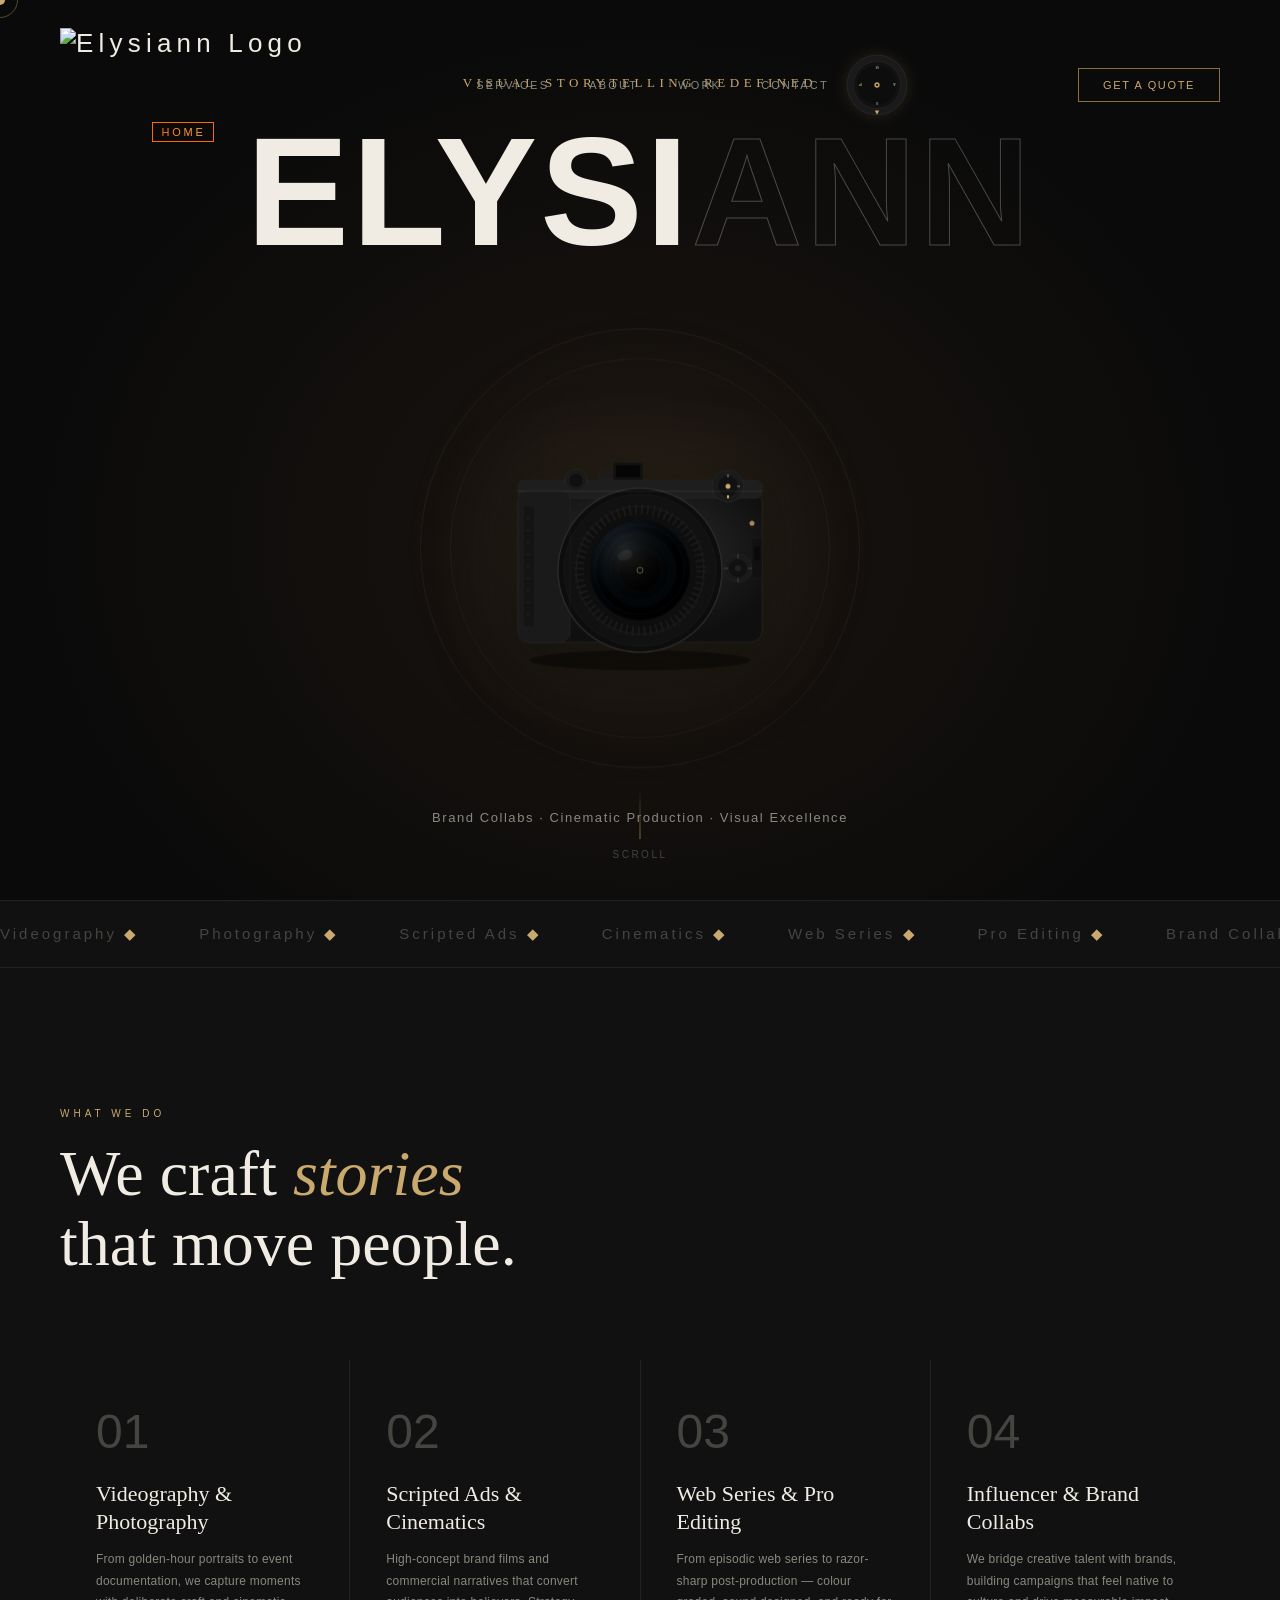
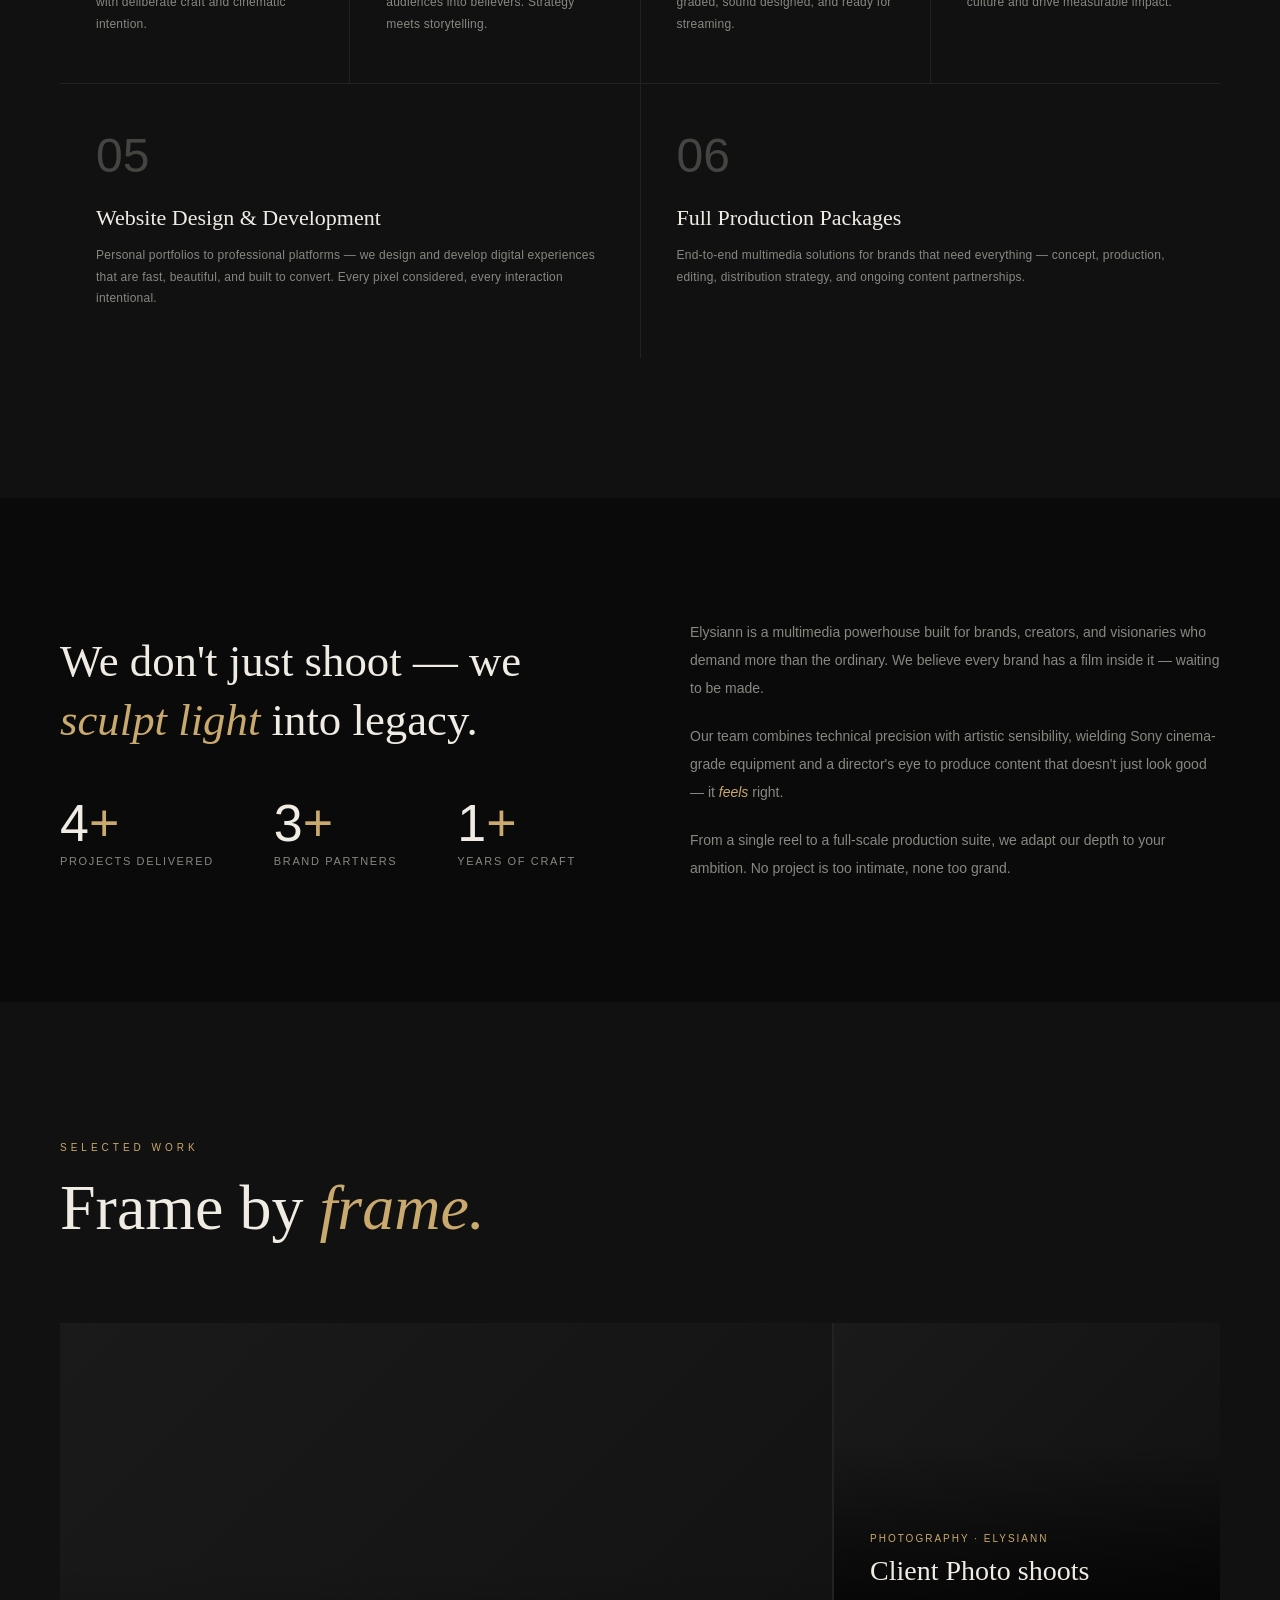
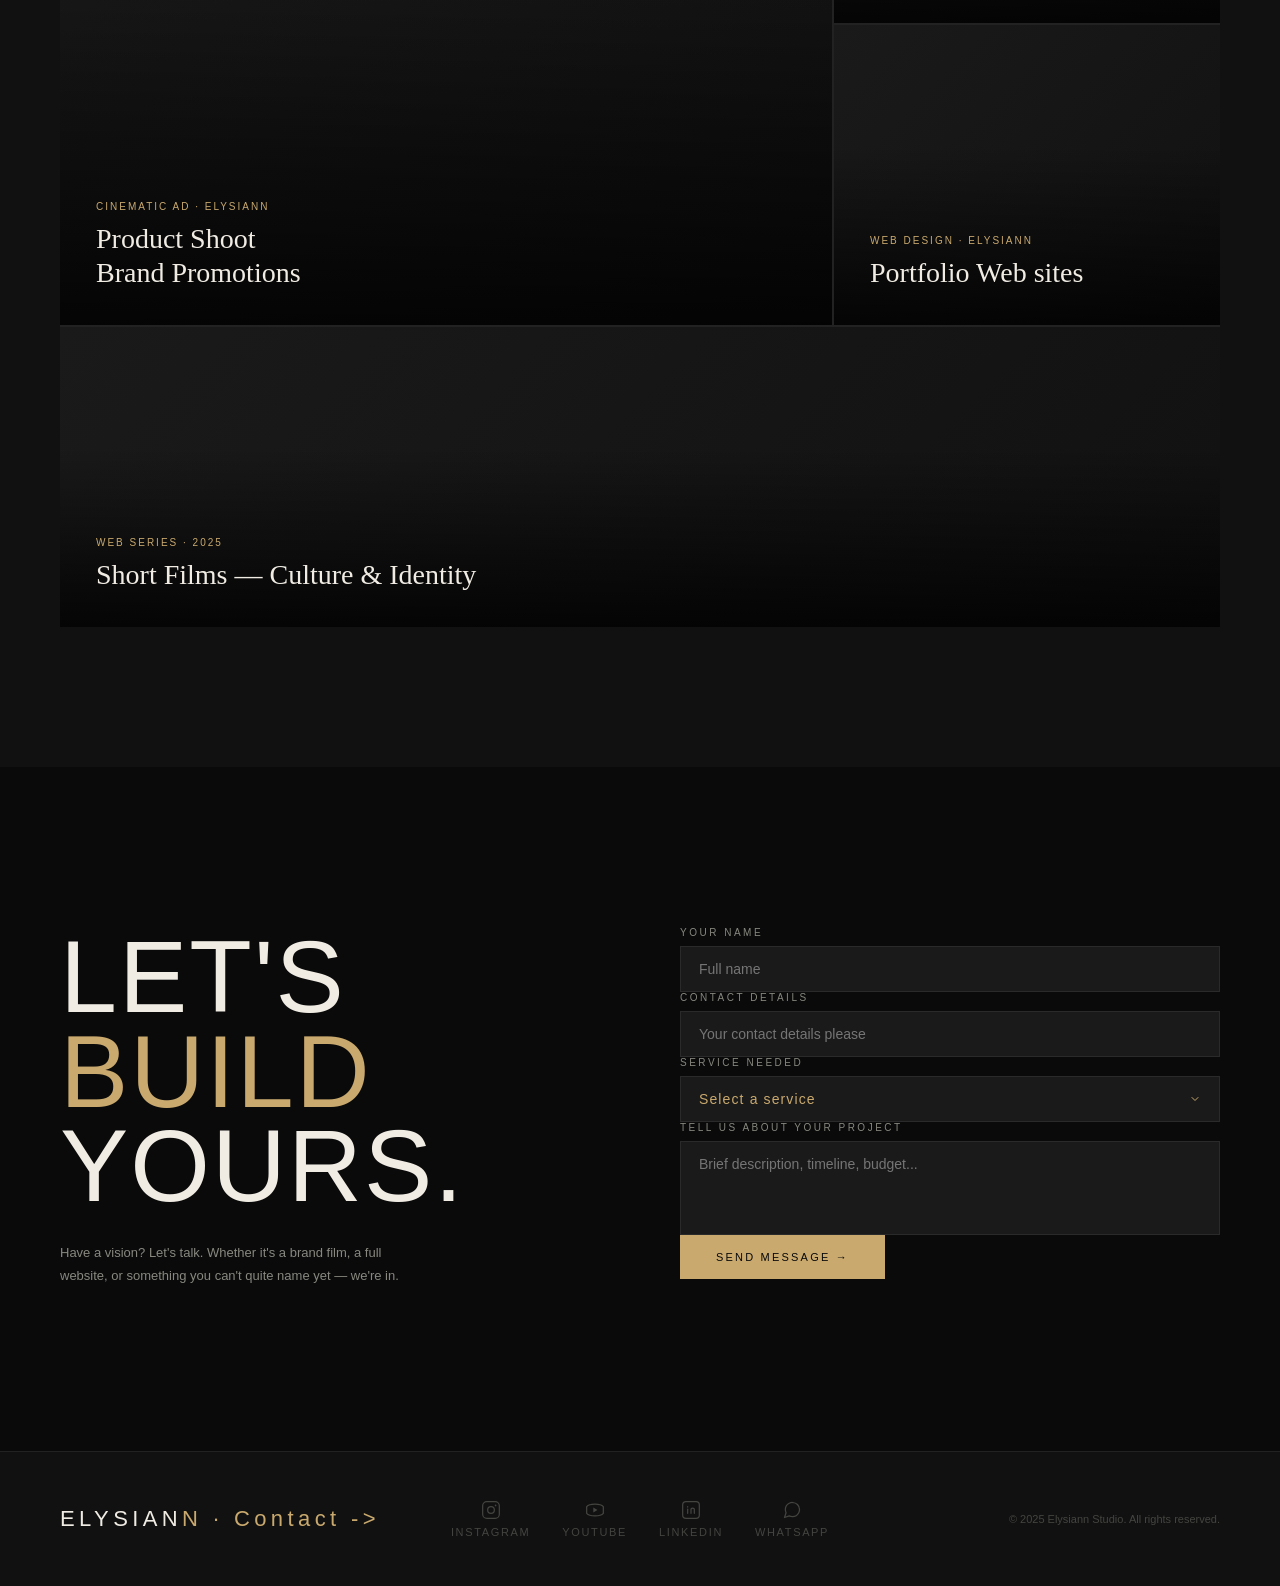
==== commit f4a7df7a: "logo fix" ====
--- a/index.html.html
+++ b/index.html.html
@@ -30,7 +30,7 @@
 
 <nav id="nav">
   <a href="#hero" class="nav-logo">
-  <img src="assets/images/logo.png" alt="Elysiann Logo">
+  <img src="assets/images/templogo.png" alt="Elysiann Logo">
   <span class="nav-home-box">HOME</span>
 </a>
   <div class="nav-center">
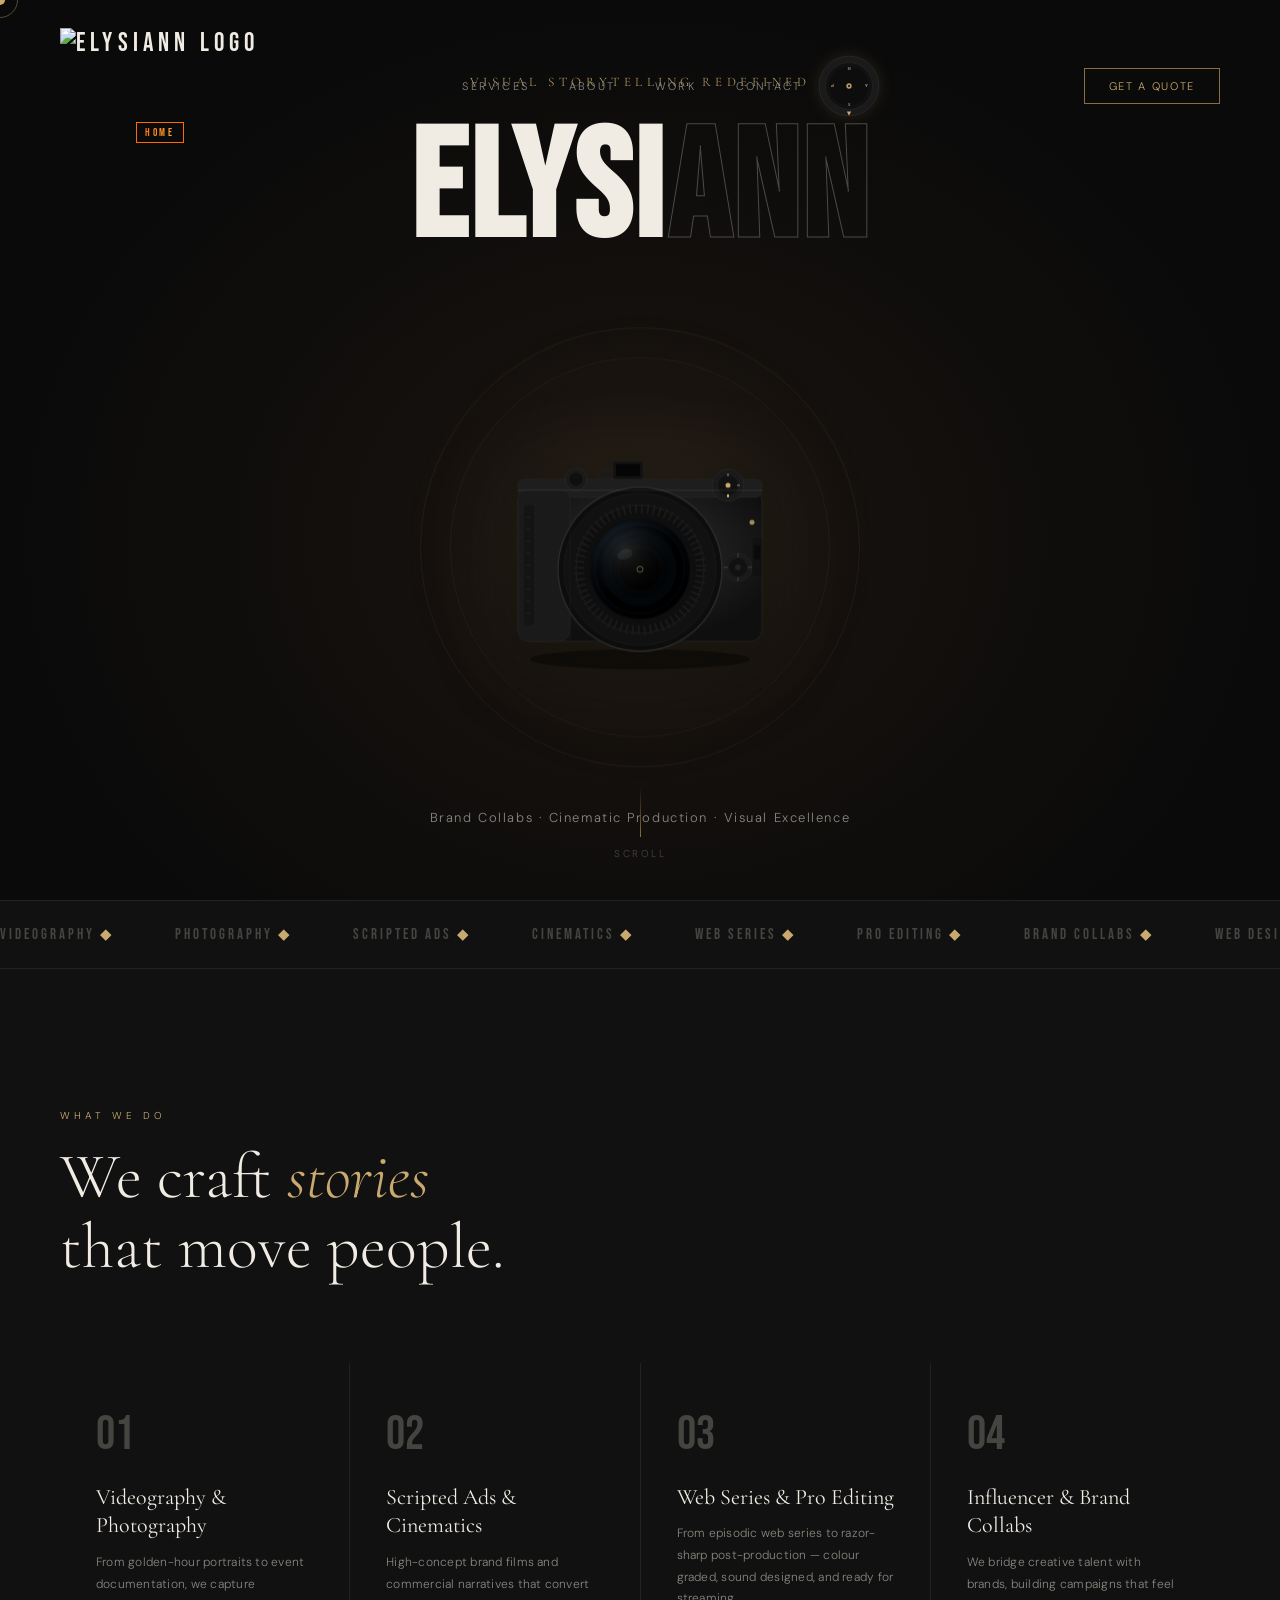
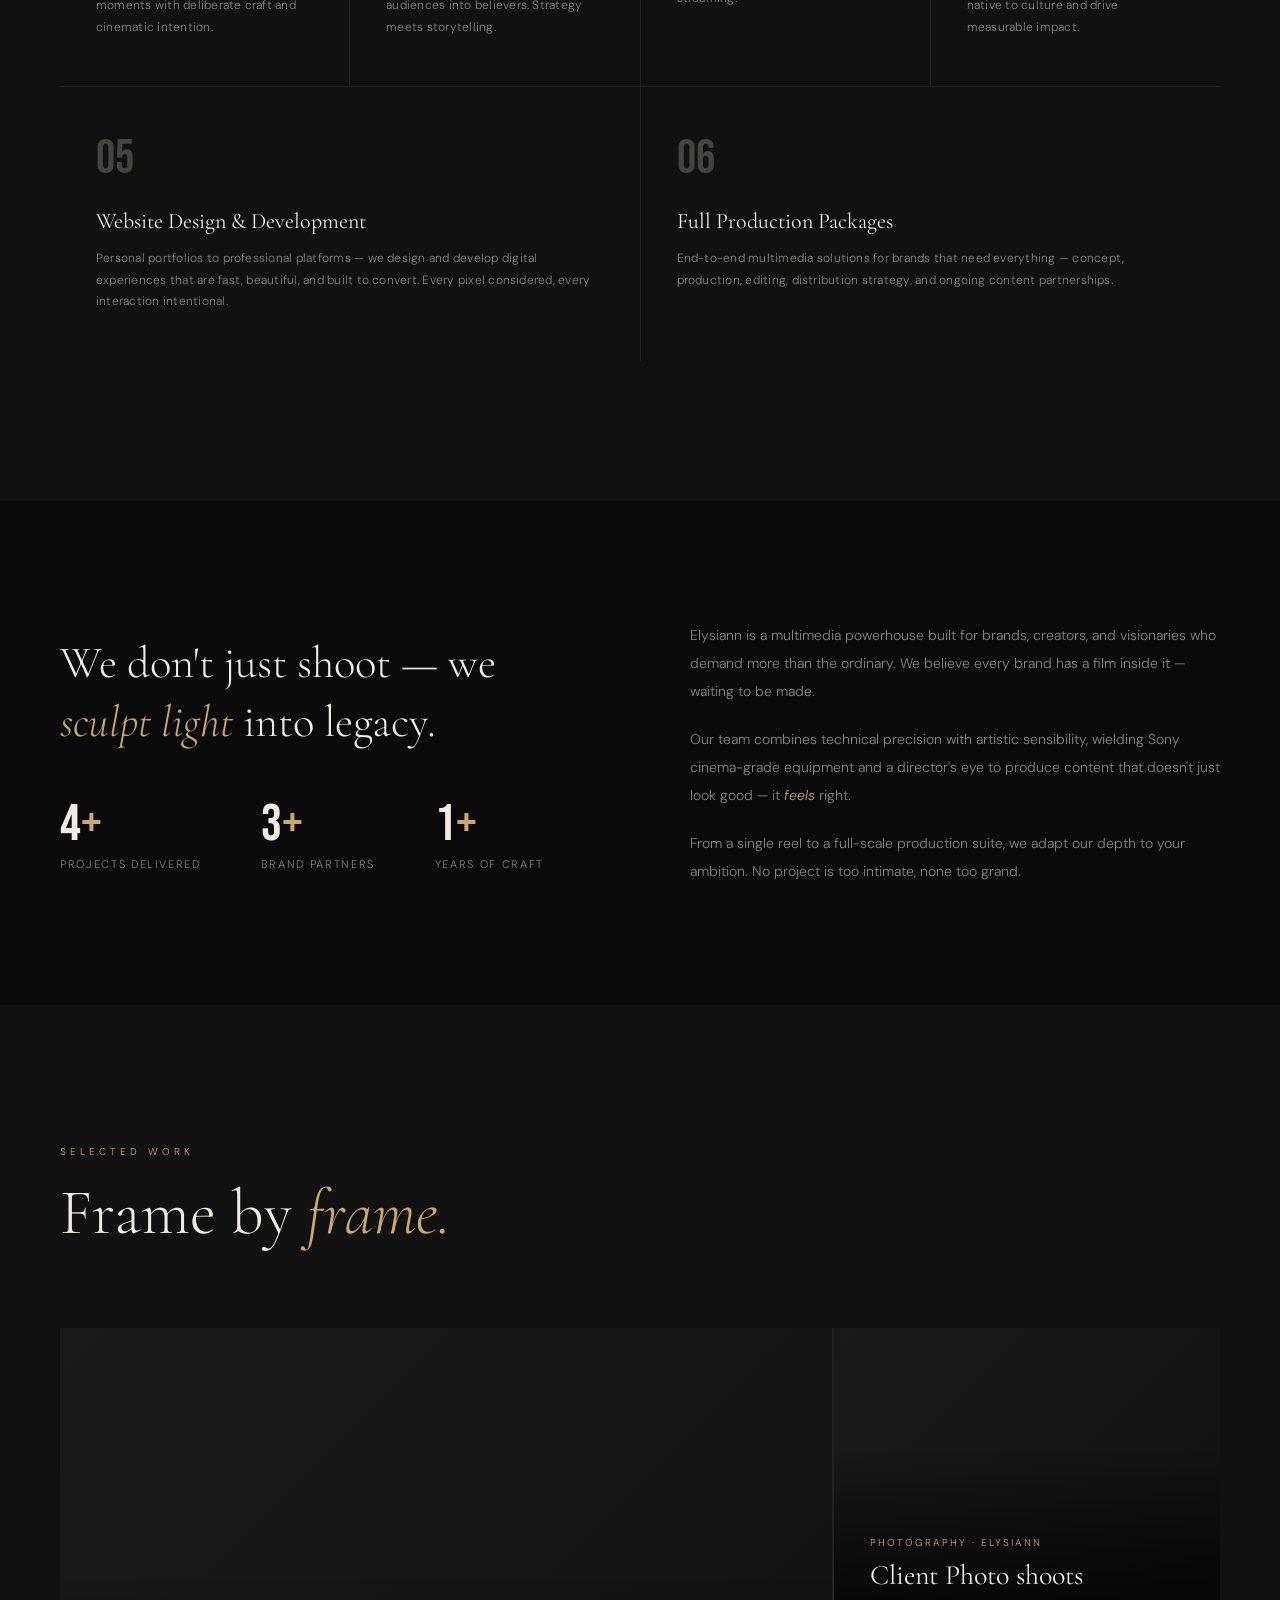
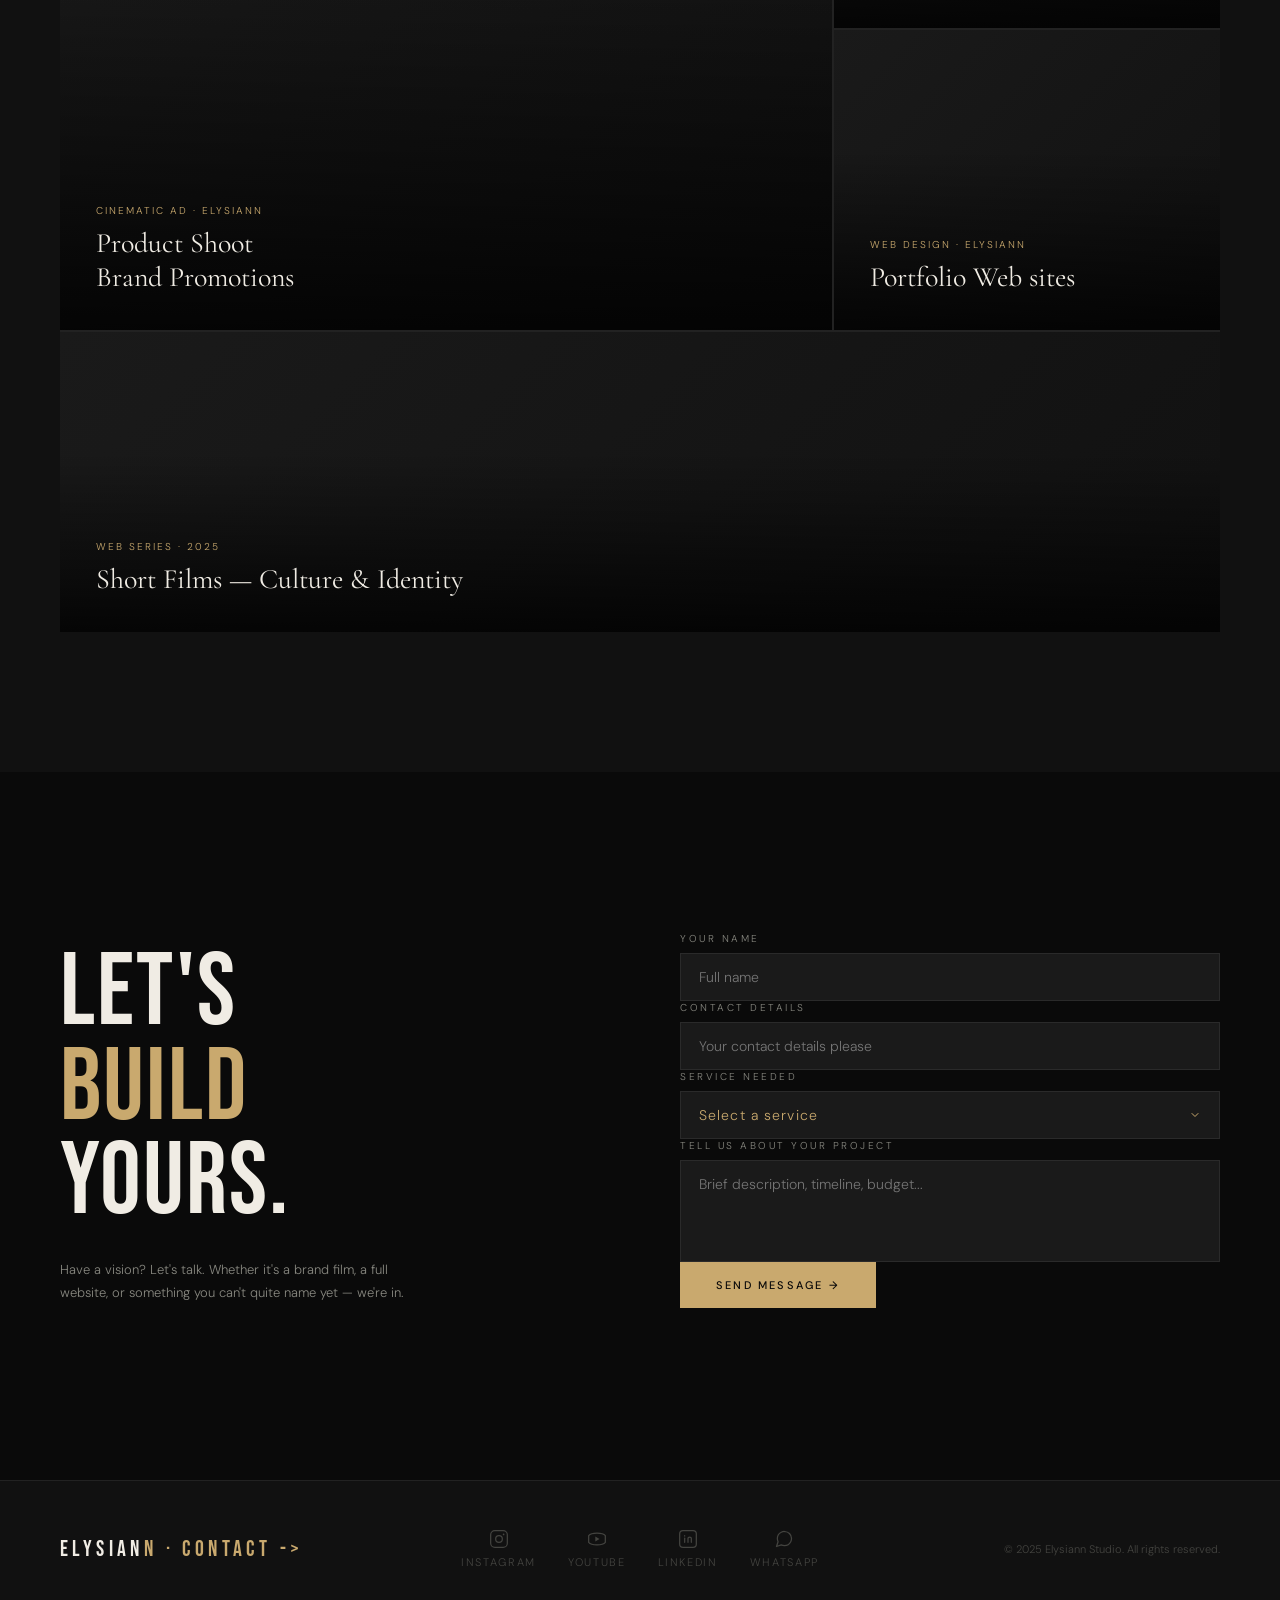
==== commit 946fde8c: "font fix" ====
--- a/index.html.html
+++ b/index.html.html
@@ -20,7 +20,7 @@
   <link rel="icon" type="image/png" href="assets/images/favicon.png">
 
   <!-- Fonts + CSS -->
-  <link href="https://fonts.googleapis.com/css2?family=..." rel="stylesheet">
+  <link href="https://fonts.googleapis.com/css2?family=Cormorant+Garamond:ital,wght@0,300;0,400;0,600;1,300&family=Bebas+Neue&family=DM+Sans:wght@300;400;500&display=swap" rel="stylesheet">
   <link rel="stylesheet" href="css/style.css">
 </head>
 <body>
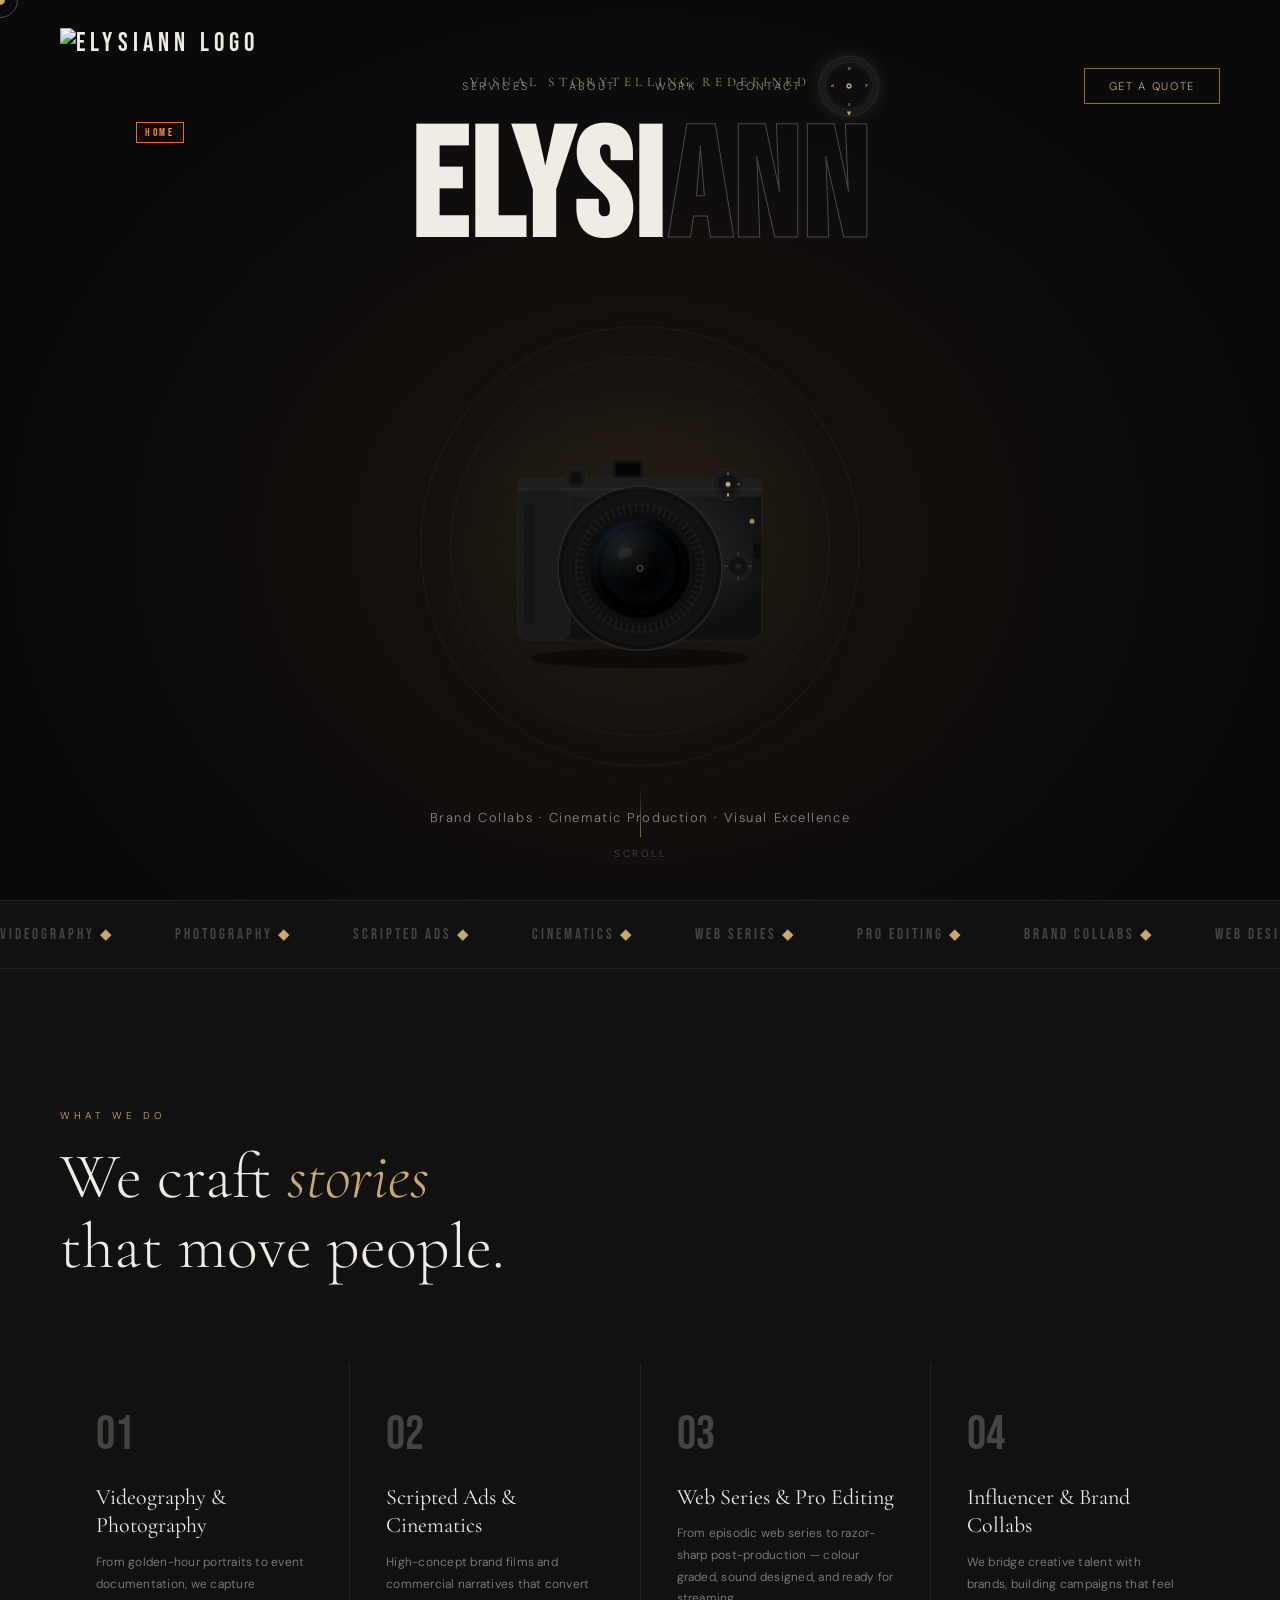
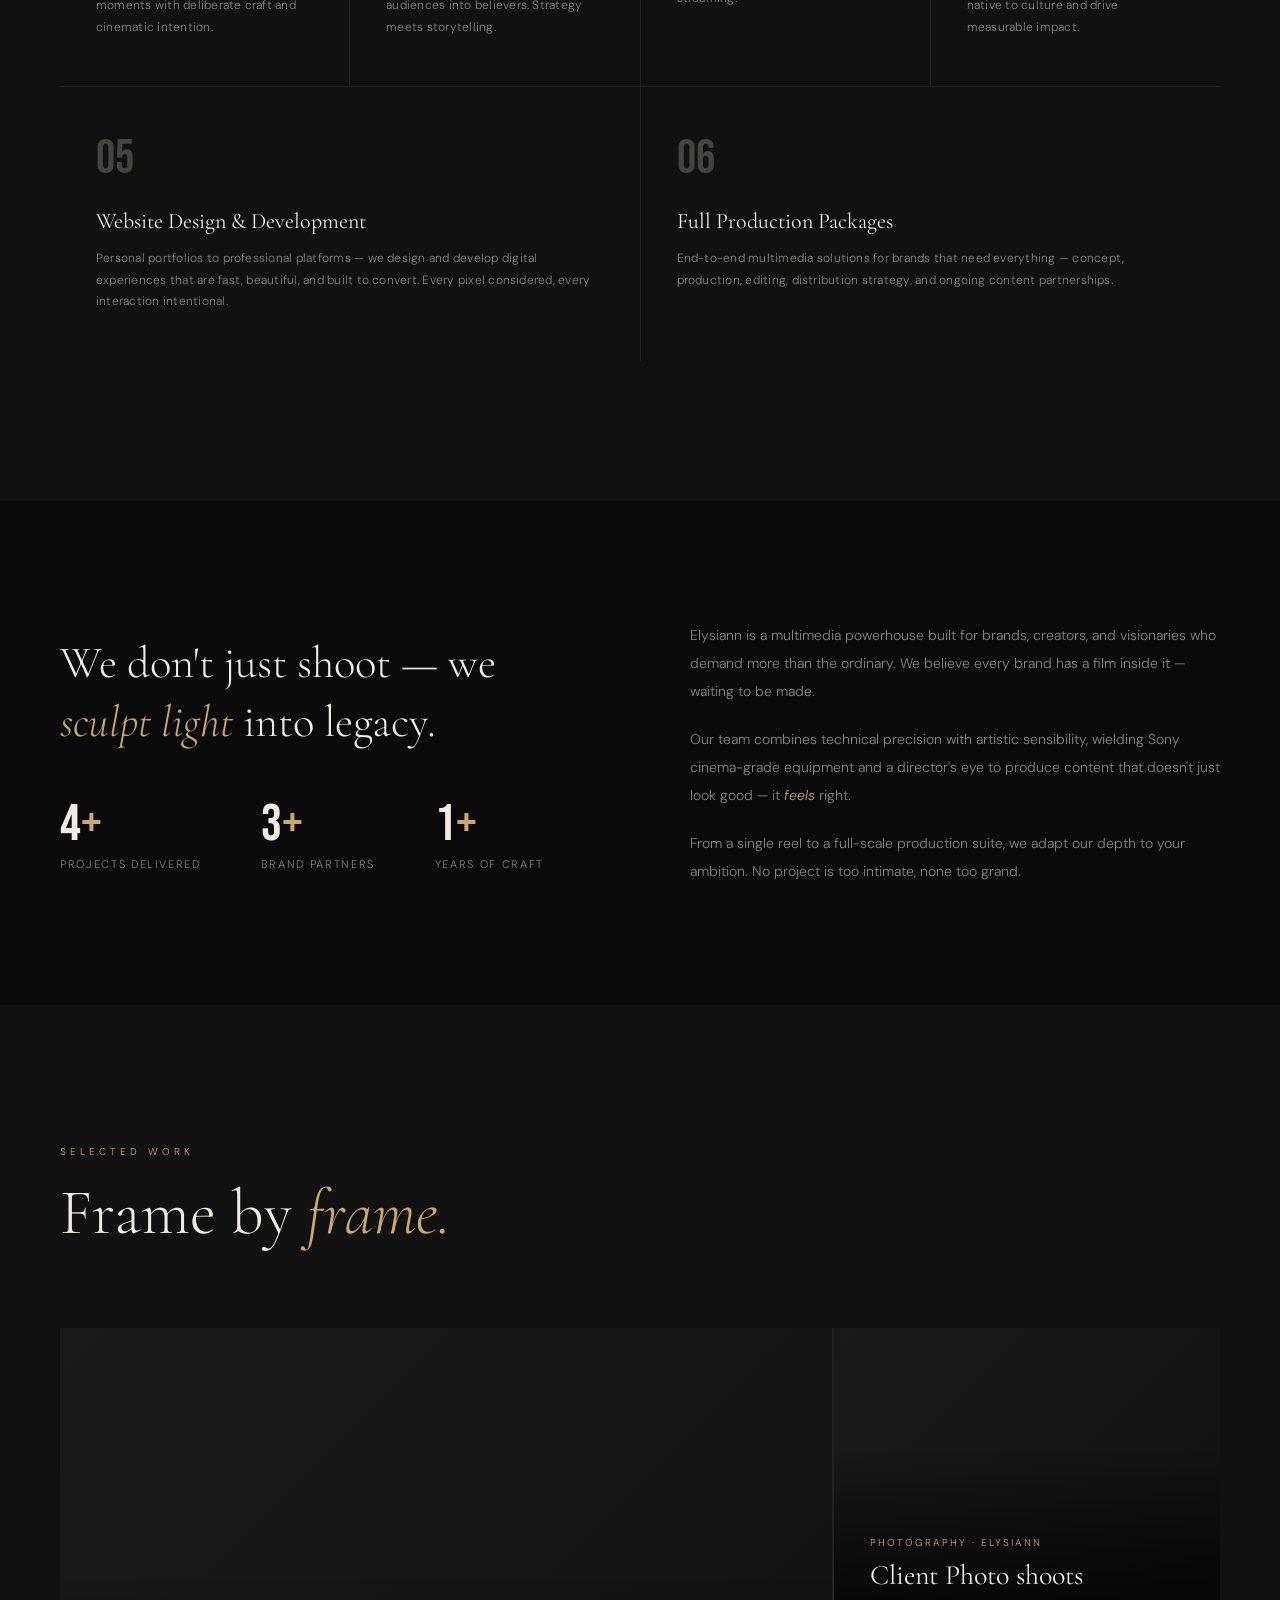
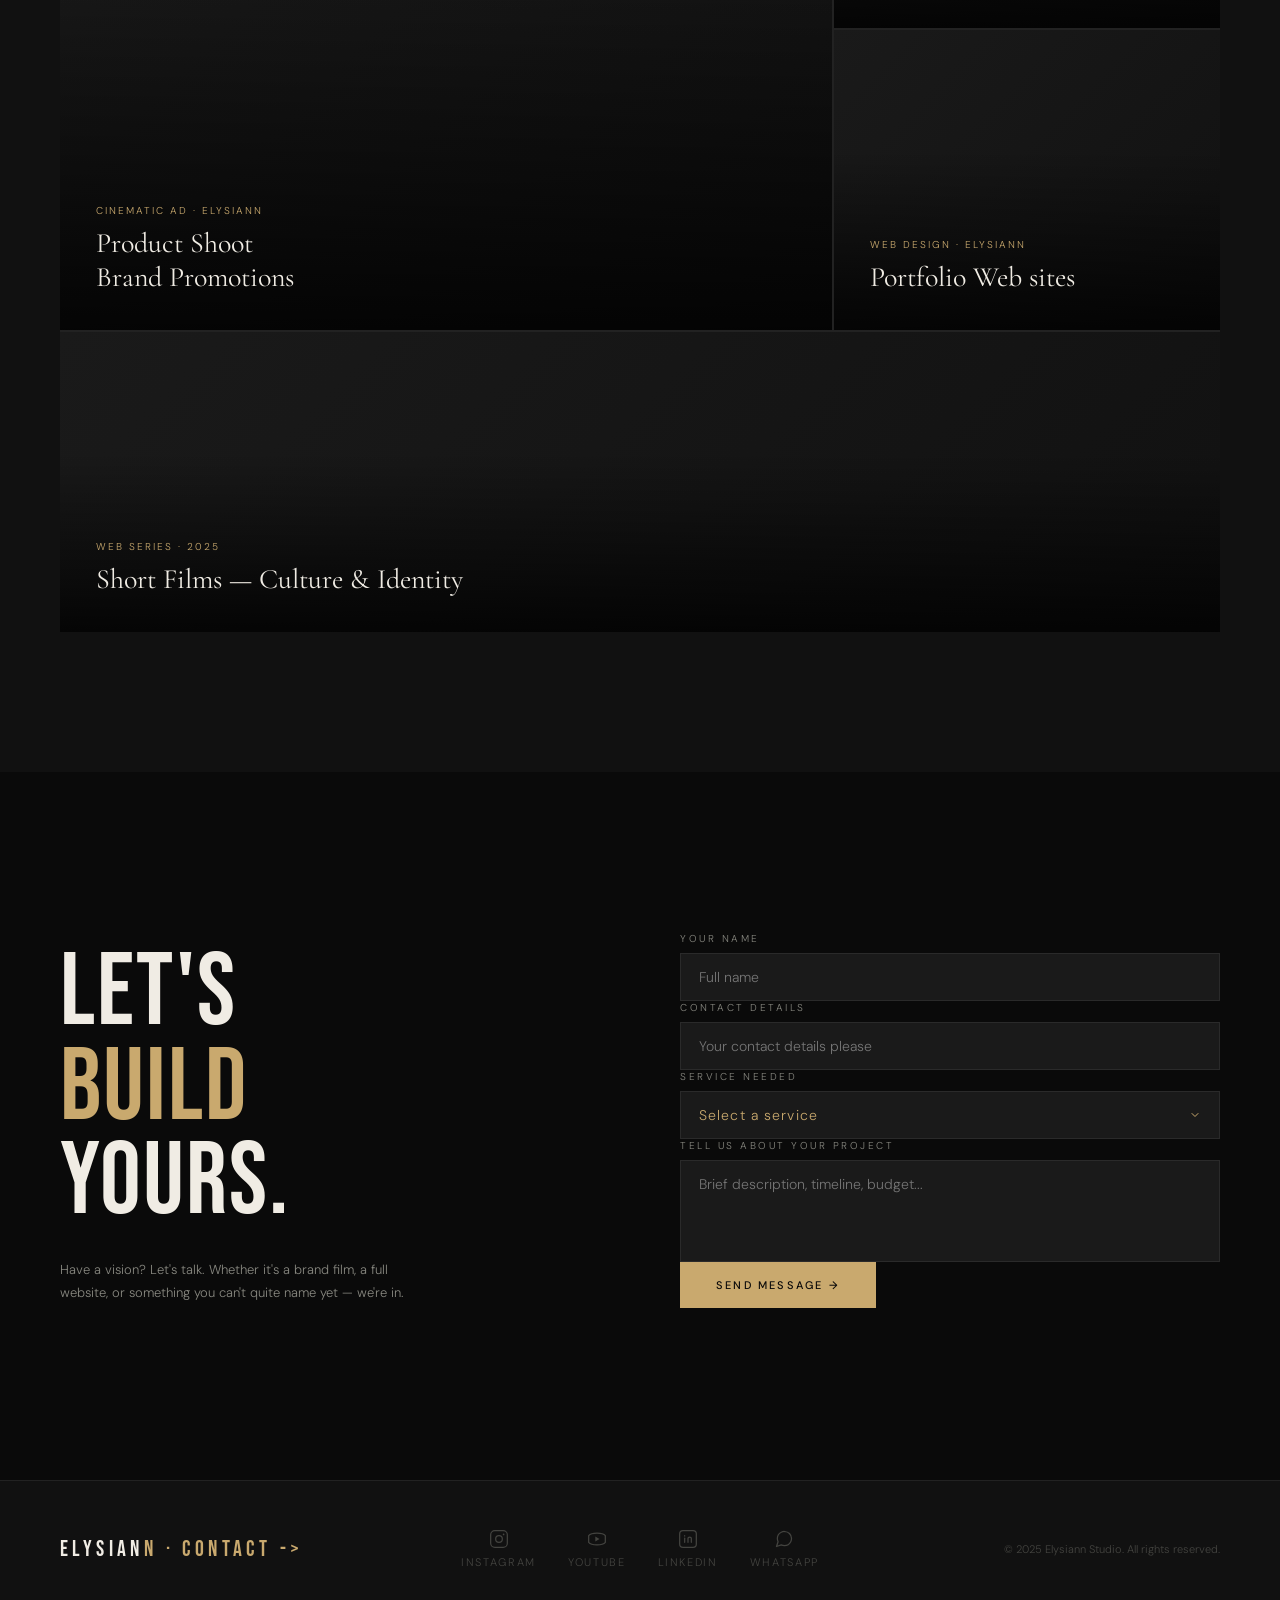
==== commit 0bdaddbe: "Logo fix" ====
--- a/index.html.html
+++ b/index.html.html
@@ -30,7 +30,7 @@
 
 <nav id="nav">
   <a href="#hero" class="nav-logo">
-  <img src="assets/images/templogo.png" alt="Elysiann Logo">
+  <img src="assets/Images/logo.png" alt="Elysiann Logo">
   <span class="nav-home-box">HOME</span>
 </a>
   <div class="nav-center">
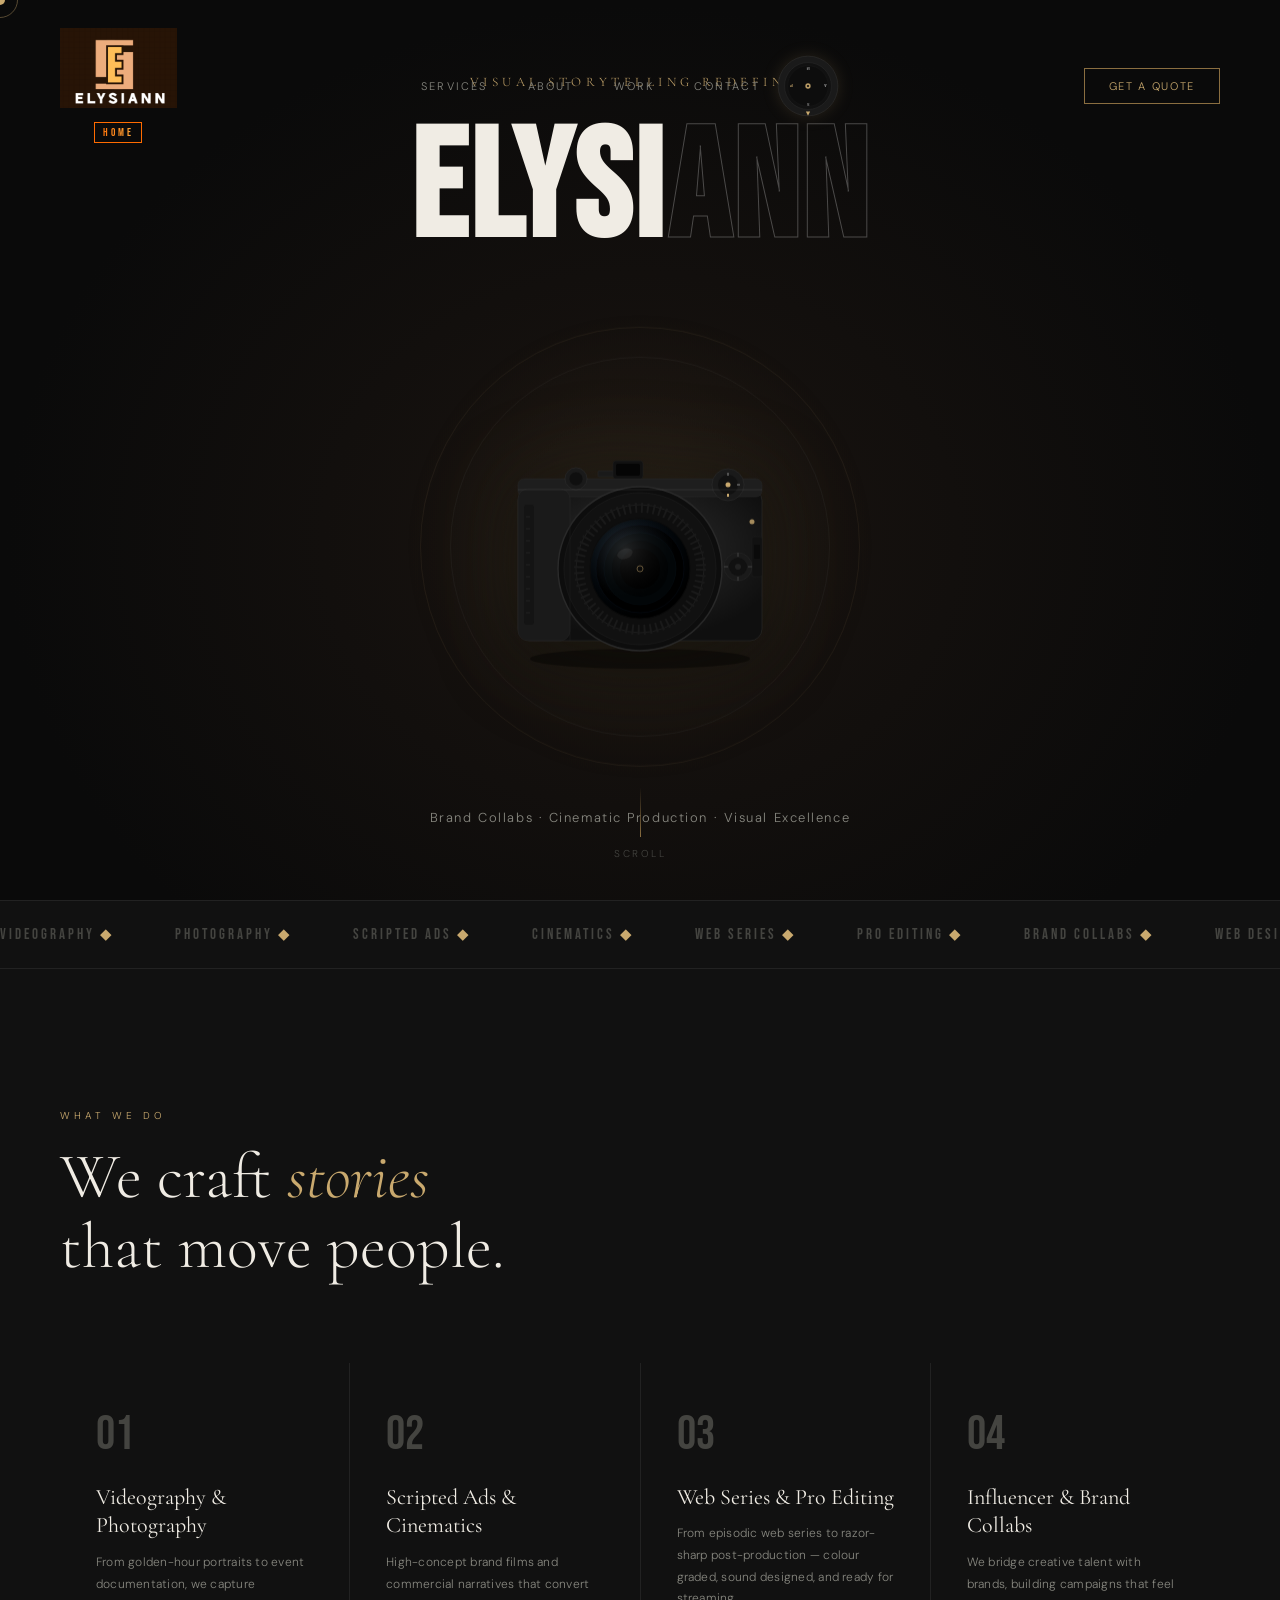
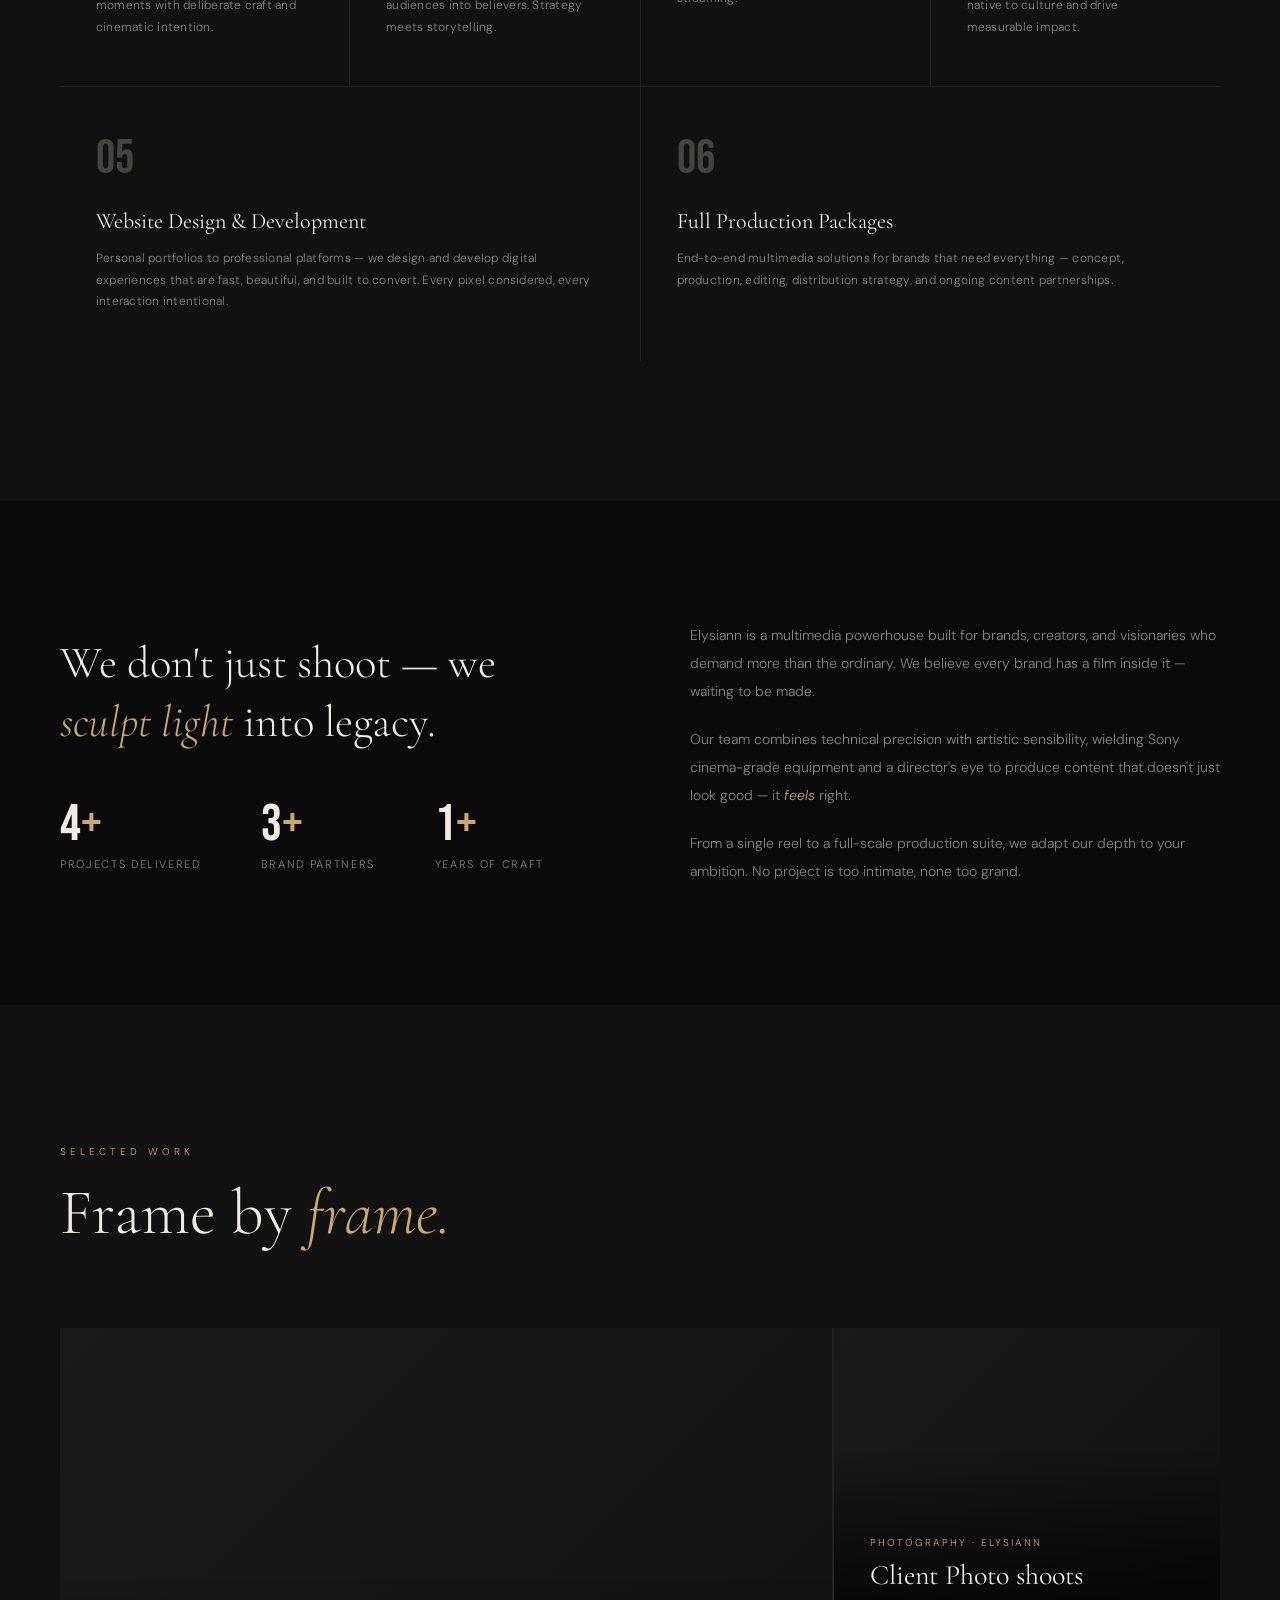
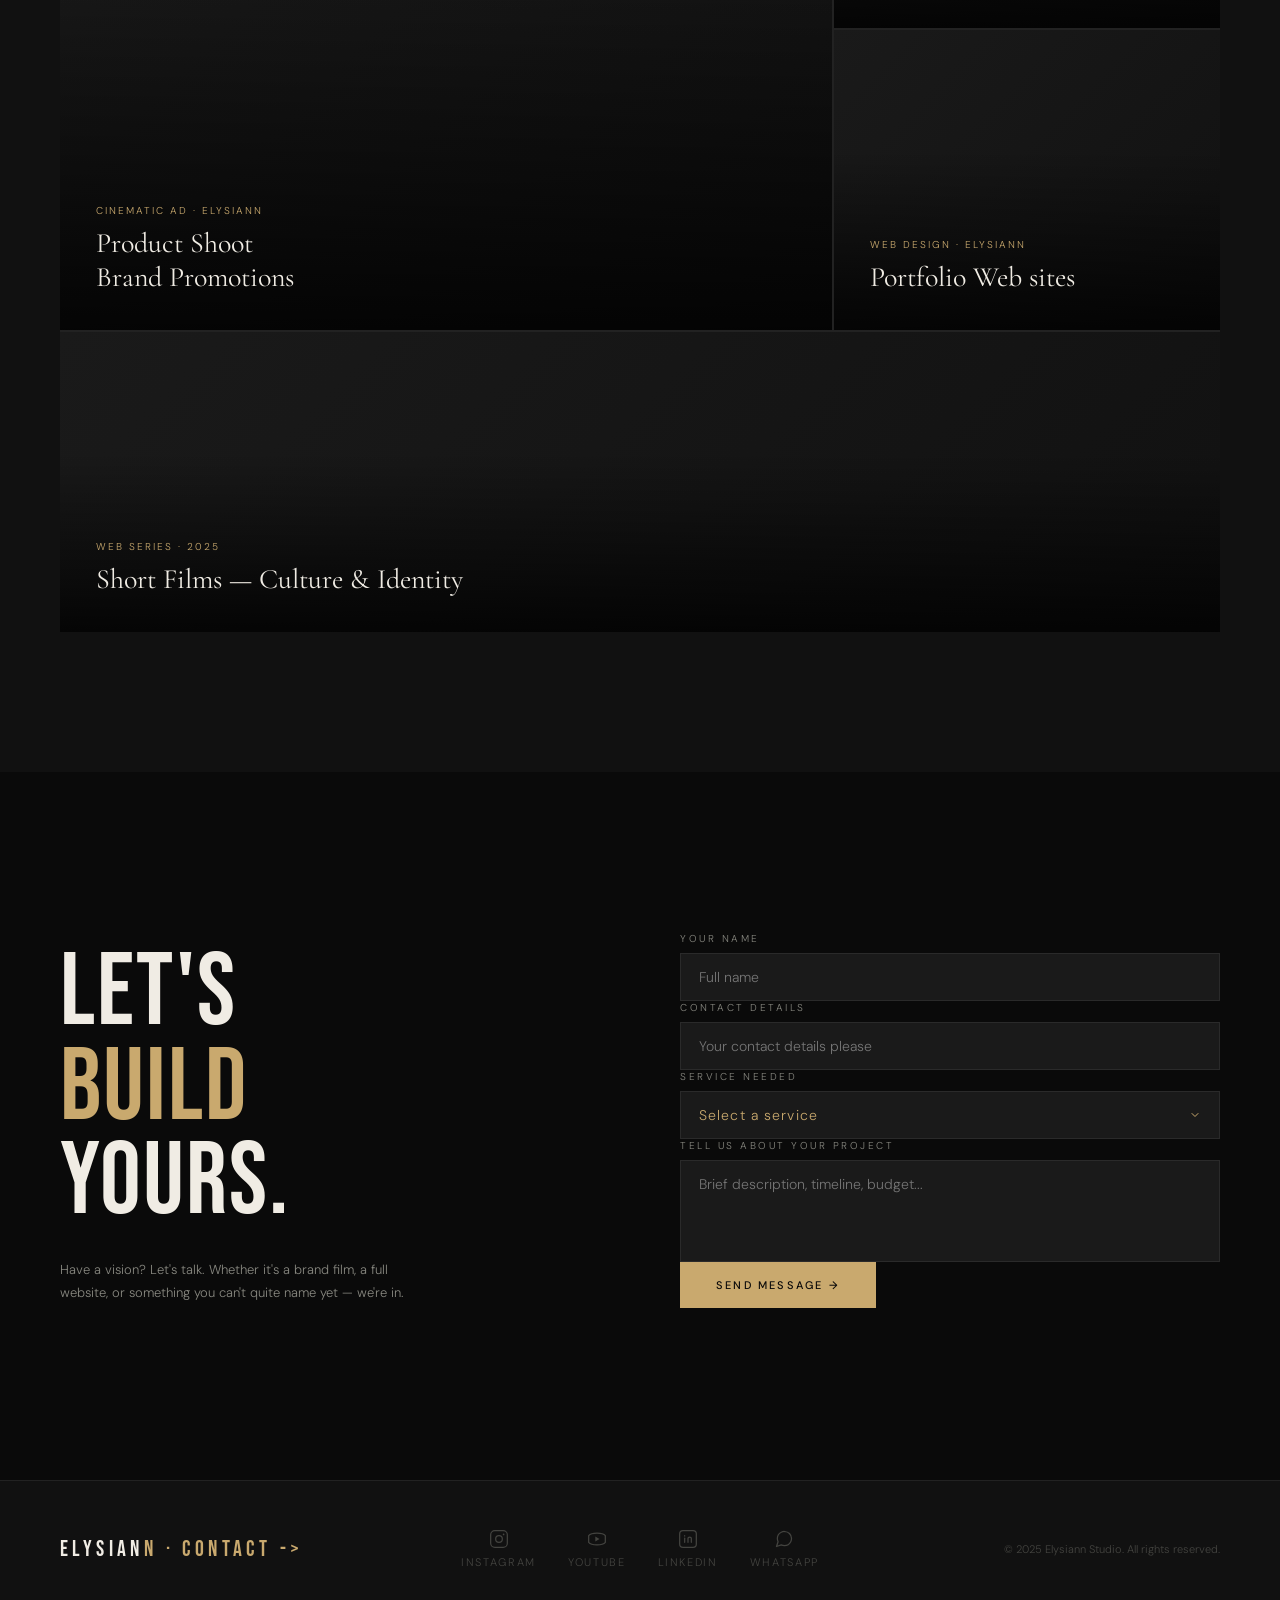
==== commit 9e2654a5: "final Logo fix" ====
--- a/index.html.html
+++ b/index.html.html
@@ -30,7 +30,7 @@
 
 <nav id="nav">
   <a href="#hero" class="nav-logo">
-  <img src="assets/Images/logo.png" alt="Elysiann Logo">
+  <img src="assets/images/logo.png" alt="Elysiann Logo">
   <span class="nav-home-box">HOME</span>
 </a>
   <div class="nav-center">
